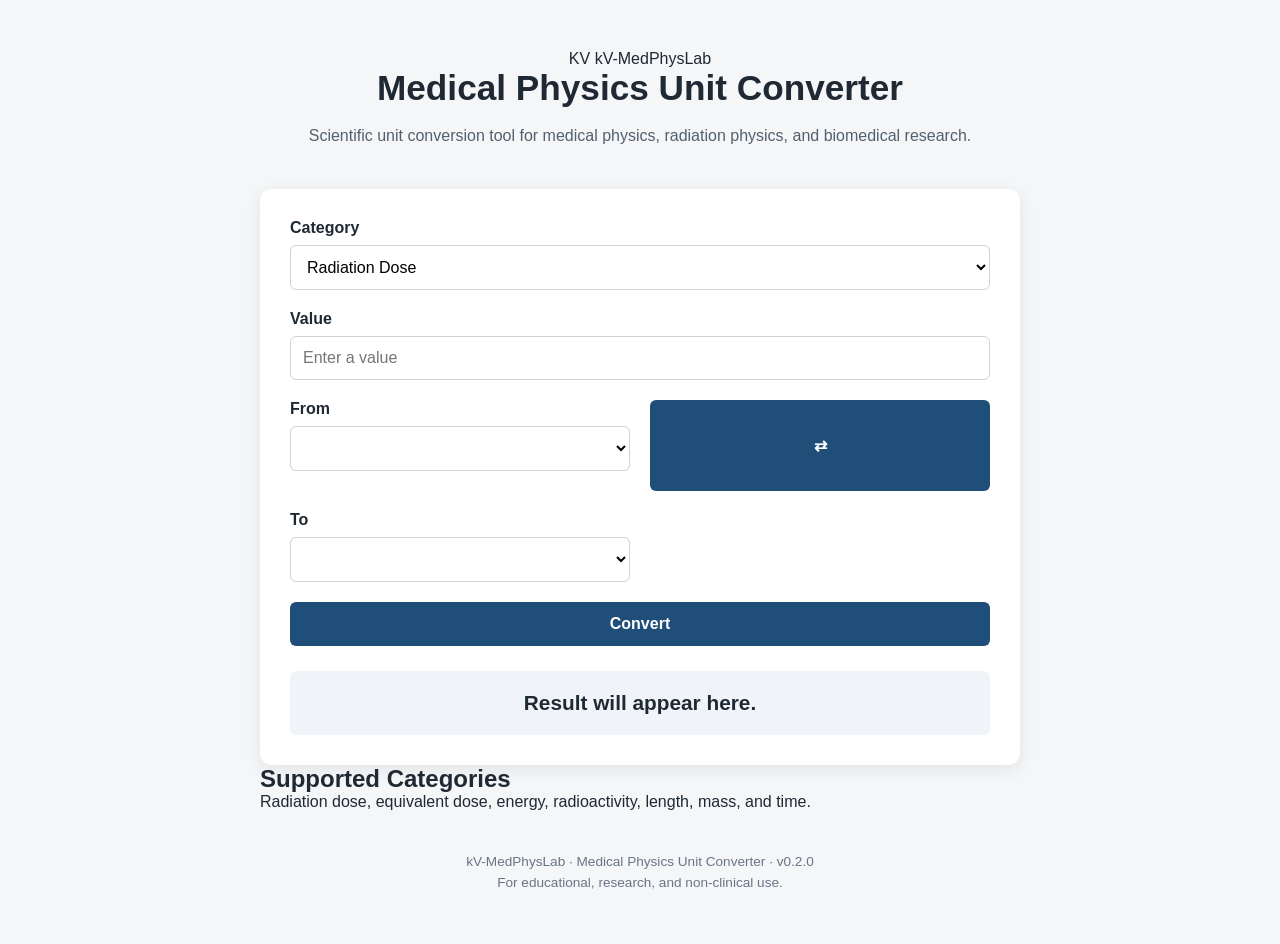
==== web/index.html @ 6550c722 "Enhance unit converter layout and categories" ====
<!DOCTYPE html>
<html lang="en">
<head>
    <meta charset="UTF-8">
    <meta name="viewport" content="width=device-width, initial-scale=1.0">

    <title>Medical Physics Unit Converter</title>

    <link rel="stylesheet" href="style.css">
</head>

<body>

    <main class="container">

        <header>
            <div class="brand">
                <span class="brand-mark">KV</span>
                <span class="brand-name">kV-MedPhysLab</span>
            </div>

            <h1>Medical Physics Unit Converter</h1>

            <p>
                Scientific unit conversion tool for medical physics,
                radiation physics, and biomedical research.
            </p>
        </header>


        <section class="converter">

            <div class="field">

                <label for="category">
                    Category
                </label>

                <select id="category">

                    <option value="radiation_dose">
                        Radiation Dose
                    </option>

                    <option value="equivalent_dose">
                        Equivalent Dose
                    </option>

                    <option value="energy">
                        Energy
                    </option>

                    <option value="radioactivity">
                        Radioactivity
                    </option>

                    <option value="length">
                        Length
                    </option>

                    <option value="mass">
                        Mass
                    </option>

                    <option value="time">
                        Time
                    </option>

                </select>

            </div>


            <div class="field">

                <label for="value">
                    Value
                </label>

                <input
                    type="number"
                    id="value"
                    placeholder="Enter a value"
                    step="any"
                >

            </div>


            <div class="unit-row">

                <div class="field">

                    <label for="fromUnit">
                        From
                    </label>

                    <select id="fromUnit"></select>

                </div>


                <button
                    id="swapButton"
                    class="swap-button"
                    type="button"
                    title="Swap units"
                    aria-label="Swap units"
                >
                    ⇄
                </button>


                <div class="field">

                    <label for="toUnit">
                        To
                    </label>

                    <select id="toUnit"></select>

                </div>

            </div>


            <button
                id="convertButton"
                class="convert-button"
                type="button"
            >
                Convert
            </button>


            <div
                id="result"
                class="result"
                aria-live="polite"
            >
                Result will appear here.
            </div>

        </section>


        <section class="information">

            <h2>Supported Categories</h2>

            <p>
                Radiation dose, equivalent dose, energy,
                radioactivity, length, mass, and time.
            </p>

        </section>


        <footer>

            <p>
                kV-MedPhysLab · Medical Physics Unit Converter · v0.2.0
            </p>

            <p>
                For educational, research, and non-clinical use.
            </p>

        </footer>

    </main>


    <script src="app.js"></script>

</body>
</html>
---- web/style.css ----
* {
    box-sizing: border-box;
    margin: 0;
    padding: 0;
}

body {
    font-family: Arial, Helvetica, sans-serif;
    background: #f4f6f8;
    color: #1f2933;
    min-height: 100vh;
}

.container {
    width: 90%;
    max-width: 800px;
    margin: 0 auto;
    padding: 50px 20px;
}

header {
    text-align: center;
    margin-bottom: 40px;
}

header h1 {
    font-size: 2.2rem;
    margin-bottom: 15px;
}

header p {
    font-size: 1rem;
    line-height: 1.6;
    color: #52606d;
}

.converter {
    background: white;
    padding: 30px;
    border-radius: 12px;
    box-shadow: 0 4px 18px rgba(0, 0, 0, 0.08);
}

label {
    display: block;
    margin-bottom: 8px;
    font-weight: bold;
}

input,
select {
    width: 100%;
    padding: 12px;
    margin-bottom: 20px;
    border: 1px solid #cbd2d9;
    border-radius: 6px;
    font-size: 1rem;
    background: white;
}

.unit-row {
    display: grid;
    grid-template-columns: 1fr 1fr;
    gap: 20px;
}

button {
    width: 100%;
    padding: 13px;
    border: none;
    border-radius: 6px;
    background: #1f4e79;
    color: white;
    font-size: 1rem;
    font-weight: bold;
    cursor: pointer;
}

button:hover {
    background: #163a5c;
}

.result {
    margin-top: 25px;
    padding: 20px;
    background: #f0f4f8;
    border-radius: 6px;
    text-align: center;
    font-size: 1.3rem;
    font-weight: bold;
    min-height: 60px;
}

footer {
    text-align: center;
    margin-top: 40px;
    color: #697586;
    font-size: 0.85rem;
    line-height: 1.6;
}

@media (max-width: 600px) {

    .container {
        width: 95%;
        padding: 30px 10px;
    }

    header h1 {
        font-size: 1.7rem;
    }

    .converter {
        padding: 20px;
    }

    .unit-row {
        grid-template-columns: 1fr;
        gap: 0;
    }
}
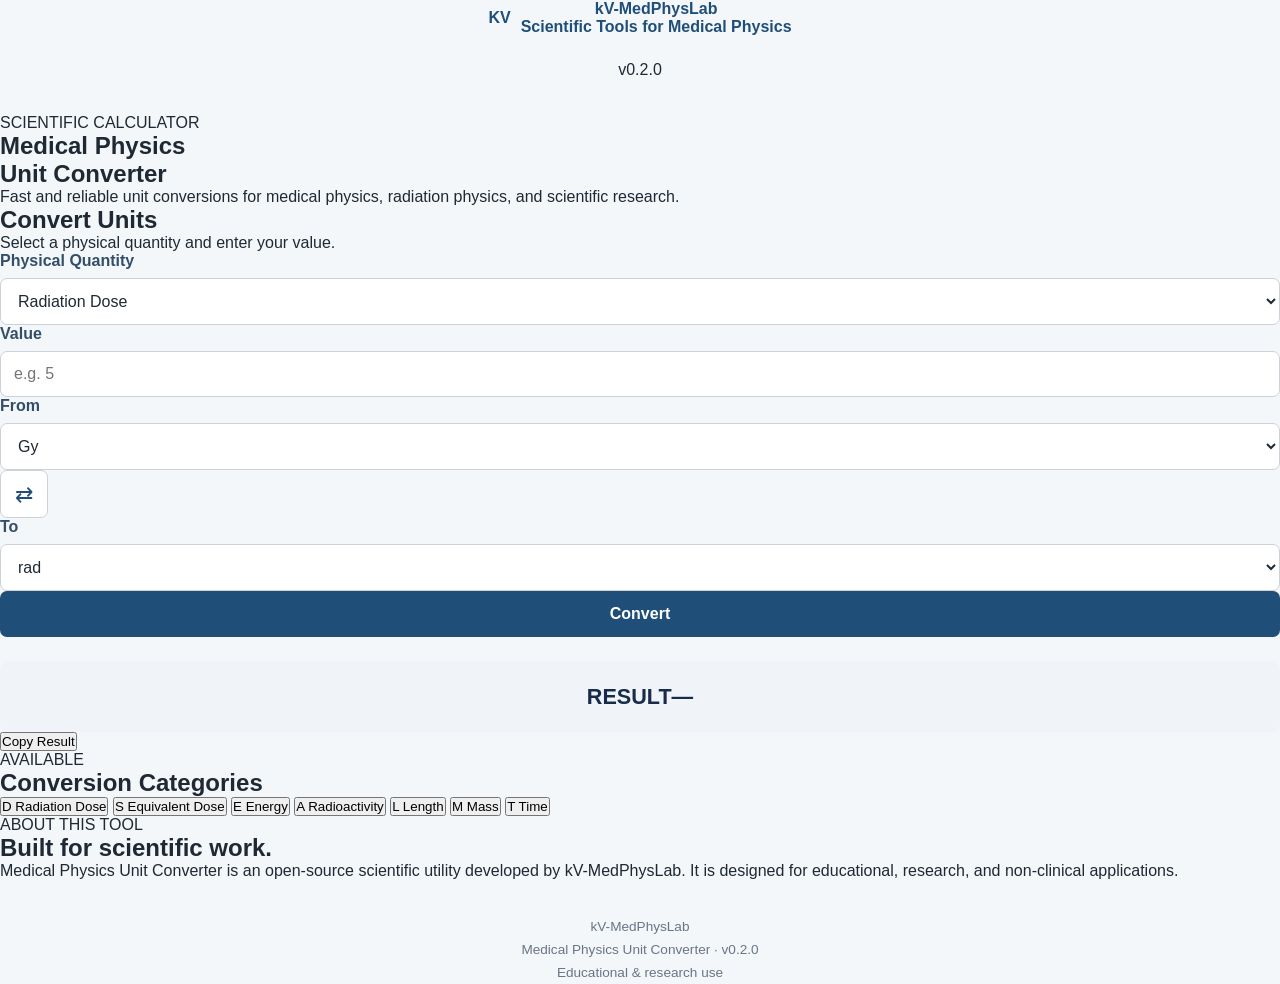
==== commit 115ae4b1: "Enhance index.html with new meta tags and layout" ====
--- a/web/index.html
+++ b/web/index.html
@@ -1,39 +1,110 @@
 <!DOCTYPE html>
 <html lang="en">
+
 <head>
+
     <meta charset="UTF-8">
-    <meta name="viewport" content="width=device-width, initial-scale=1.0">
-
-    <title>Medical Physics Unit Converter</title>
+
+    <meta
+        name="viewport"
+        content="width=device-width, initial-scale=1.0"
+    >
+
+    <meta
+        name="description"
+        content="Medical Physics Unit Converter by kV-MedPhysLab"
+    >
+
+    <title>
+        Medical Physics Unit Converter | kV-MedPhysLab
+    </title>
 
     <link rel="stylesheet" href="style.css">
+
 </head>
 
+
 <body>
 
-    <main class="container">
-
-        <header>
+    <header class="site-header">
+
+        <div class="header-content">
+
             <div class="brand">
-                <span class="brand-mark">KV</span>
-                <span class="brand-name">kV-MedPhysLab</span>
-            </div>
-
-            <h1>Medical Physics Unit Converter</h1>
+
+                <div class="brand-logo">
+                    KV
+                </div>
+
+                <div>
+
+                    <div class="brand-name">
+                        kV-MedPhysLab
+                    </div>
+
+                    <div class="brand-subtitle">
+                        Scientific Tools for Medical Physics
+                    </div>
+
+                </div>
+
+            </div>
+
+            <div class="version">
+                v0.2.0
+            </div>
+
+        </div>
+
+    </header>
+
+
+    <main class="main-content">
+
+
+        <section class="hero">
+
+            <div class="eyebrow">
+                SCIENTIFIC CALCULATOR
+            </div>
+
+            <h1>
+                Medical Physics<br>
+                <span>Unit Converter</span>
+            </h1>
 
             <p>
-                Scientific unit conversion tool for medical physics,
-                radiation physics, and biomedical research.
+                Fast and reliable unit conversions for medical physics,
+                radiation physics, and scientific research.
             </p>
-        </header>
-
-
-        <section class="converter">
+
+        </section>
+
+
+        <section class="converter-card">
+
+
+            <div class="section-title">
+
+                <div>
+
+                    <h2>
+                        Convert Units
+                    </h2>
+
+                    <p>
+                        Select a physical quantity and enter your value.
+                    </p>
+
+                </div>
+
+            </div>
+
 
             <div class="field">
 
                 <label for="category">
-                    Category
+                    Physical Quantity
                 </label>
 
                 <select id="category">
@@ -80,16 +151,18 @@
                 <input
                     type="number"
                     id="value"
-                    placeholder="Enter a value"
+                    placeholder="e.g. 5"
                     step="any"
-                >
-
-            </div>
-
-
-            <div class="unit-row">
-
-                <div class="field">
+                    autocomplete="off"
+                >
+
+            </div>
+
+
+            <div class="conversion-row">
+
+
+                <div class="unit-field">
 
                     <label for="fromUnit">
                         From
@@ -111,7 +184,7 @@
                 </button>
 
 
-                <div class="field">
+                <div class="unit-field">
 
                     <label for="toUnit">
                         To
@@ -120,6 +193,7 @@
                     <select id="toUnit"></select>
 
                 </div>
+
 
             </div>
 
@@ -129,7 +203,9 @@
                 class="convert-button"
                 type="button"
             >
+
                 Convert
+
             </button>
 
 
@@ -138,40 +214,213 @@
                 class="result"
                 aria-live="polite"
             >
-                Result will appear here.
-            </div>
+
+                <span class="result-label">
+                    RESULT
+                </span>
+
+                <span id="resultValue">
+                    —
+                </span>
+
+            </div>
+
+
+            <button
+                id="copyButton"
+                class="copy-button"
+                type="button"
+            >
+
+                Copy Result
+
+            </button>
+
 
         </section>
 
 
-        <section class="information">
-
-            <h2>Supported Categories</h2>
+        <section class="categories-section">
+
+            <div class="section-heading">
+
+                <div class="eyebrow">
+                    AVAILABLE
+                </div>
+
+                <h2>
+                    Conversion Categories
+                </h2>
+
+            </div>
+
+
+            <div class="category-grid">
+
+
+                <button
+                    class="category-card"
+                    data-category="radiation_dose"
+                >
+
+                    <span class="category-icon">
+                        D
+                    </span>
+
+                    <span>
+                        Radiation Dose
+                    </span>
+
+                </button>
+
+
+                <button
+                    class="category-card"
+                    data-category="equivalent_dose"
+                >
+
+                    <span class="category-icon">
+                        S
+                    </span>
+
+                    <span>
+                        Equivalent Dose
+                    </span>
+
+                </button>
+
+
+                <button
+                    class="category-card"
+                    data-category="energy"
+                >
+
+                    <span class="category-icon">
+                        E
+                    </span>
+
+                    <span>
+                        Energy
+                    </span>
+
+                </button>
+
+
+                <button
+                    class="category-card"
+                    data-category="radioactivity"
+                >
+
+                    <span class="category-icon">
+                        A
+                    </span>
+
+                    <span>
+                        Radioactivity
+                    </span>
+
+                </button>
+
+
+                <button
+                    class="category-card"
+                    data-category="length"
+                >
+
+                    <span class="category-icon">
+                        L
+                    </span>
+
+                    <span>
+                        Length
+                    </span>
+
+                </button>
+
+
+                <button
+                    class="category-card"
+                    data-category="mass"
+                >
+
+                    <span class="category-icon">
+                        M
+                    </span>
+
+                    <span>
+                        Mass
+                    </span>
+
+                </button>
+
+
+                <button
+                    class="category-card"
+                    data-category="time"
+                >
+
+                    <span class="category-icon">
+                        T
+                    </span>
+
+                    <span>
+                        Time
+                    </span>
+
+                </button>
+
+
+            </div>
+
+        </section>
+
+
+        <section class="about-section">
+
+            <div>
+
+                <div class="eyebrow">
+                    ABOUT THIS TOOL
+                </div>
+
+                <h2>
+                    Built for scientific work.
+                </h2>
+
+            </div>
 
             <p>
-                Radiation dose, equivalent dose, energy,
-                radioactivity, length, mass, and time.
+                Medical Physics Unit Converter is an open-source
+                scientific utility developed by kV-MedPhysLab.
+                It is designed for educational, research, and
+                non-clinical applications.
             </p>
 
         </section>
 
 
-        <footer>
-
-            <p>
-                kV-MedPhysLab · Medical Physics Unit Converter · v0.2.0
-            </p>
-
-            <p>
-                For educational, research, and non-clinical use.
-            </p>
-
-        </footer>
-
     </main>
 
 
+    <footer class="site-footer">
+
+        <div>
+            kV-MedPhysLab
+        </div>
+
+        <div>
+            Medical Physics Unit Converter · v0.2.0
+        </div>
+
+        <div>
+            Educational &amp; research use
+        </div>
+
+    </footer>
+
+
     <script src="app.js"></script>
 
 </body>
+
 </html>
--- a/web/style.css
+++ b/web/style.css
@@ -6,29 +6,57 @@
 
 body {
     font-family: Arial, Helvetica, sans-serif;
-    background: #f4f6f8;
+    background: #f4f7fa;
     color: #1f2933;
     min-height: 100vh;
 }
 
 .container {
-    width: 90%;
-    max-width: 800px;
+    width: 92%;
+    max-width: 850px;
     margin: 0 auto;
-    padding: 50px 20px;
+    padding: 40px 20px;
 }
 
 header {
     text-align: center;
-    margin-bottom: 40px;
+    margin-bottom: 35px;
+}
+
+.brand {
+    display: inline-flex;
+    align-items: center;
+    gap: 10px;
+    margin-bottom: 25px;
+    font-weight: bold;
+    color: #1f4e79;
+}
+
+.brand-mark {
+    display: flex;
+    align-items: center;
+    justify-content: center;
+    width: 42px;
+    height: 42px;
+    border-radius: 10px;
+    background: #1f4e79;
+    color: white;
+    font-size: 0.9rem;
+}
+
+.brand-name {
+    font-size: 1rem;
 }
 
 header h1 {
-    font-size: 2.2rem;
+    font-size: 2.3rem;
     margin-bottom: 15px;
+    color: #172b4d;
 }
 
 header p {
+    max-width: 650px;
+    margin: 0 auto;
     font-size: 1rem;
     line-height: 1.6;
     color: #52606d;
@@ -36,67 +64,132 @@
 
 .converter {
     background: white;
-    padding: 30px;
-    border-radius: 12px;
-    box-shadow: 0 4px 18px rgba(0, 0, 0, 0.08);
+    padding: 35px;
+    border-radius: 14px;
+    box-shadow: 0 8px 30px rgba(0, 0, 0, 0.08);
+}
+
+.field {
+    flex: 1;
 }
 
 label {
     display: block;
     margin-bottom: 8px;
     font-weight: bold;
+    color: #334e68;
 }
 
 input,
 select {
     width: 100%;
-    padding: 12px;
+    padding: 13px;
+    border: 1px solid #cbd2d9;
+    border-radius: 7px;
+    font-size: 1rem;
+    background: white;
+    color: #1f2933;
+    transition: border-color 0.2s, box-shadow 0.2s;
+}
+
+input:focus,
+select:focus {
+    outline: none;
+    border-color: #1f4e79;
+    box-shadow: 0 0 0 3px rgba(31, 78, 121, 0.12);
+}
+
+.unit-row {
+    display: flex;
+    align-items: flex-end;
+    gap: 15px;
     margin-bottom: 20px;
+}
+
+.unit-row .field {
+    flex: 1;
+}
+
+.swap-button {
+    flex: 0 0 48px;
+    width: 48px;
+    height: 48px;
+    padding: 0;
     border: 1px solid #cbd2d9;
-    border-radius: 6px;
-    font-size: 1rem;
-    background: white;
-}
-
-.unit-row {
-    display: grid;
-    grid-template-columns: 1fr 1fr;
-    gap: 20px;
-}
-
-button {
+    border-radius: 7px;
+    background: white;
+    color: #1f4e79;
+    font-size: 1.4rem;
+    cursor: pointer;
+    transition: background 0.2s, transform 0.2s;
+}
+
+.swap-button:hover {
+    background: #eef3f7;
+    transform: rotate(180deg);
+}
+
+.convert-button {
     width: 100%;
-    padding: 13px;
+    padding: 14px;
     border: none;
-    border-radius: 6px;
+    border-radius: 7px;
     background: #1f4e79;
     color: white;
     font-size: 1rem;
     font-weight: bold;
     cursor: pointer;
-}
-
-button:hover {
+    transition: background 0.2s, transform 0.1s;
+}
+
+.convert-button:hover {
     background: #163a5c;
+}
+
+.convert-button:active {
+    transform: scale(0.99);
 }
 
 .result {
     margin-top: 25px;
-    padding: 20px;
+    padding: 22px;
+    min-height: 65px;
+    display: flex;
+    align-items: center;
+    justify-content: center;
     background: #f0f4f8;
-    border-radius: 6px;
+    border-radius: 8px;
     text-align: center;
-    font-size: 1.3rem;
-    font-weight: bold;
-    min-height: 60px;
+    font-size: 1.35rem;
+    font-weight: bold;
+    color: #172b4d;
+}
+
+.information {
+    margin-top: 25px;
+    padding: 25px;
+    background: white;
+    border-radius: 12px;
+    box-shadow: 0 4px 18px rgba(0, 0, 0, 0.05);
+}
+
+.information h2 {
+    margin-bottom: 10px;
+    color: #172b4d;
+    font-size: 1.2rem;
+}
+
+.information p {
+    color: #52606d;
+    line-height: 1.6;
 }
 
 footer {
     text-align: center;
-    margin-top: 40px;
+    margin-top: 35px;
     color: #697586;
     font-size: 0.85rem;
-    line-height: 1.6;
+    line-height: 1.7;
 }
 
 @media (max-width: 600px) {
@@ -107,15 +200,37 @@
     }
 
     header h1 {
-        font-size: 1.7rem;
+        font-size: 1.8rem;
     }
 
     .converter {
-        padding: 20px;
+        padding: 22px;
     }
 
     .unit-row {
+        gap: 10px;
+    }
+
+    .swap-button {
+        flex-basis: 42px;
+        width: 42px;
+        height: 42px;
+    }
+}
+
+@media (max-width: 450px) {
+
+    .unit-row {
+        display: grid;
         grid-template-columns: 1fr;
-        gap: 0;
-    }
-}
+    }
+
+    .swap-button {
+        justify-self: center;
+        transform: rotate(90deg);
+    }
+
+    .swap-button:hover {
+        transform: rotate(270deg);
+    }
+}
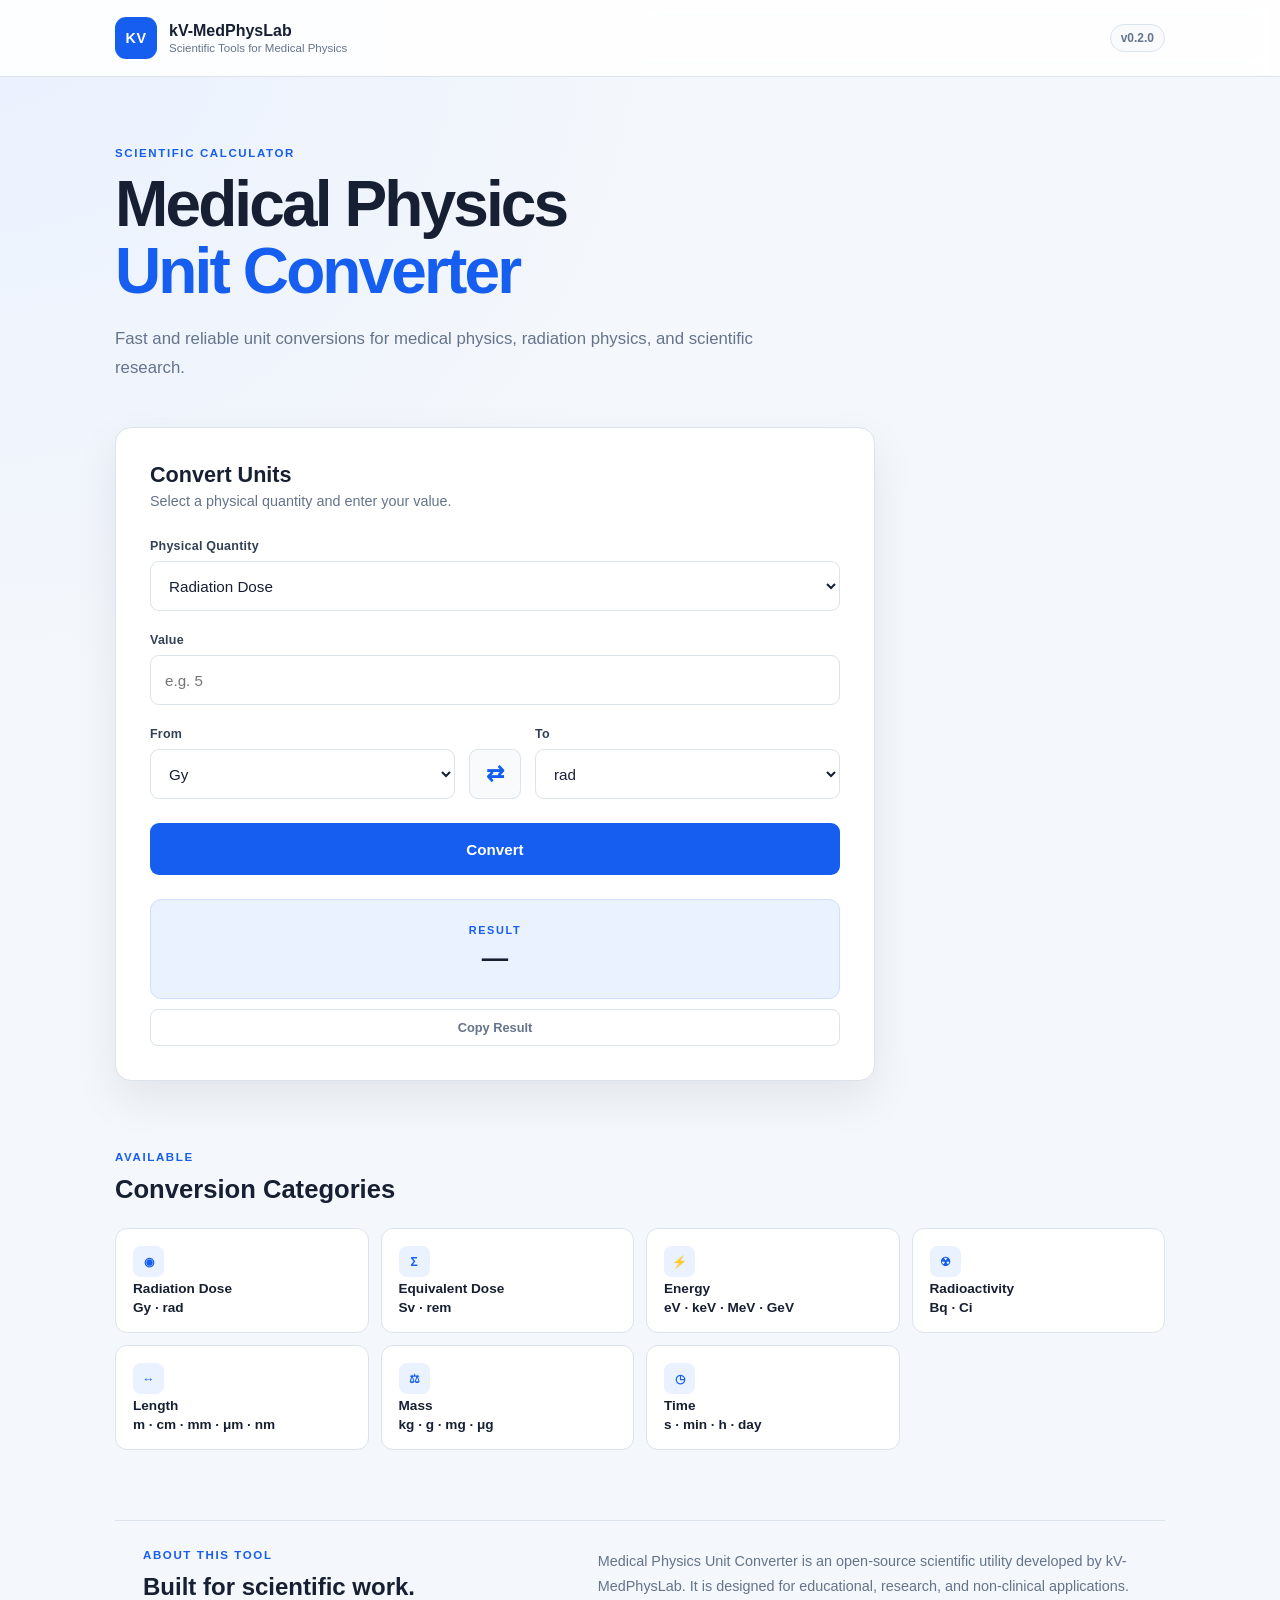
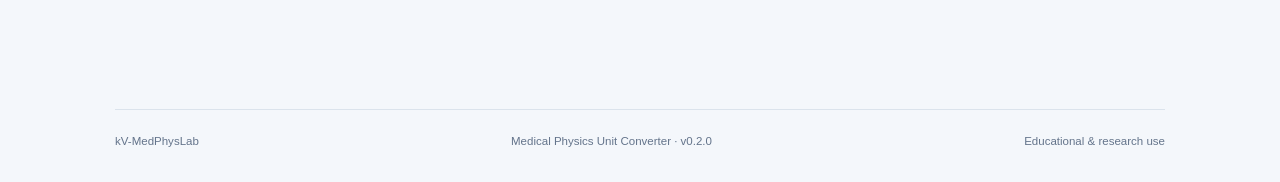
==== commit 96285526: "Refactor category buttons in index.html" ====
--- a/web/index.html
+++ b/web/index.html
@@ -257,120 +257,76 @@
 
             <div class="category-grid">
 
-
-                <button
-                    class="category-card"
-                    data-category="radiation_dose"
-                >
-
-                    <span class="category-icon">
-                        D
-                    </span>
-
-                    <span>
-                        Radiation Dose
-                    </span>
-
-                </button>
-
-
-                <button
-                    class="category-card"
-                    data-category="equivalent_dose"
-                >
-
-                    <span class="category-icon">
-                        S
-                    </span>
-
-                    <span>
-                        Equivalent Dose
-                    </span>
-
-                </button>
-
-
-                <button
-                    class="category-card"
-                    data-category="energy"
-                >
-
-                    <span class="category-icon">
-                        E
-                    </span>
-
-                    <span>
-                        Energy
-                    </span>
-
-                </button>
-
-
-                <button
-                    class="category-card"
-                    data-category="radioactivity"
-                >
-
-                    <span class="category-icon">
-                        A
-                    </span>
-
-                    <span>
-                        Radioactivity
-                    </span>
-
-                </button>
-
-
-                <button
-                    class="category-card"
-                    data-category="length"
-                >
-
-                    <span class="category-icon">
-                        L
-                    </span>
-
-                    <span>
-                        Length
-                    </span>
-
-                </button>
-
-
-                <button
-                    class="category-card"
-                    data-category="mass"
-                >
-
-                    <span class="category-icon">
-                        M
-                    </span>
-
-                    <span>
-                        Mass
-                    </span>
-
-                </button>
-
-
-                <button
-                    class="category-card"
-                    data-category="time"
-                >
-
-                    <span class="category-icon">
-                        T
-                    </span>
-
-                    <span>
-                        Time
-                    </span>
-
-                </button>
-
-
-            </div>
+    <button
+        class="category-card"
+        data-category="radiation_dose"
+    >
+        <span class="category-icon">◉</span>
+        <span class="category-name">Radiation Dose</span>
+        <span class="category-description">Gy · rad</span>
+    </button>
+
+
+    <button
+        class="category-card"
+        data-category="equivalent_dose"
+    >
+        <span class="category-icon">Σ</span>
+        <span class="category-name">Equivalent Dose</span>
+        <span class="category-description">Sv · rem</span>
+    </button>
+
+
+    <button
+        class="category-card"
+        data-category="energy"
+    >
+        <span class="category-icon">⚡</span>
+        <span class="category-name">Energy</span>
+        <span class="category-description">eV · keV · MeV · GeV</span>
+    </button>
+
+
+    <button
+        class="category-card"
+        data-category="radioactivity"
+    >
+        <span class="category-icon">☢</span>
+        <span class="category-name">Radioactivity</span>
+        <span class="category-description">Bq · Ci</span>
+    </button>
+
+
+    <button
+        class="category-card"
+        data-category="length"
+    >
+        <span class="category-icon">↔</span>
+        <span class="category-name">Length</span>
+        <span class="category-description">m · cm · mm · μm · nm</span>
+    </button>
+
+
+    <button
+        class="category-card"
+        data-category="mass"
+    >
+        <span class="category-icon">⚖</span>
+        <span class="category-name">Mass</span>
+        <span class="category-description">kg · g · mg · μg</span>
+    </button>
+
+
+    <button
+        class="category-card"
+        data-category="time"
+    >
+        <span class="category-icon">◷</span>
+        <span class="category-name">Time</span>
+        <span class="category-description">s · min · h · day</span>
+    </button>
+
+</div>
 
         </section>
 
--- a/web/style.css
+++ b/web/style.css
@@ -1,3 +1,17 @@
+:root {
+    --bg: #f4f7fb;
+    --surface: #ffffff;
+    --surface-soft: #f8fafc;
+    --text: #172033;
+    --text-soft: #64748b;
+    --border: #dbe3ec;
+    --primary: #155eef;
+    --primary-dark: #1047b8;
+    --primary-soft: #eaf1ff;
+    --shadow: 0 18px 45px rgba(15, 23, 42, 0.08);
+    --radius: 16px;
+}
+
 * {
     box-sizing: border-box;
     margin: 0;
@@ -5,232 +19,622 @@
 }
 
 body {
-    font-family: Arial, Helvetica, sans-serif;
-    background: #f4f7fa;
-    color: #1f2933;
+    font-family:
+        Inter,
+        -apple-system,
+        BlinkMacSystemFont,
+        "Segoe UI",
+        Arial,
+        sans-serif;
+
+    background:
+        radial-gradient(
+            circle at top left,
+            #eaf1ff 0,
+            transparent 32%
+        ),
+        var(--bg);
+
+    color: var(--text);
     min-height: 100vh;
 }
 
-.container {
+
+/* =========================
+   HEADER
+   ========================= */
+
+.site-header {
+    border-bottom: 1px solid var(--border);
+    background: rgba(255, 255, 255, 0.88);
+    backdrop-filter: blur(10px);
+}
+
+.header-content {
     width: 92%;
-    max-width: 850px;
+    max-width: 1050px;
     margin: 0 auto;
-    padding: 40px 20px;
-}
-
-header {
-    text-align: center;
-    margin-bottom: 35px;
+
+    min-height: 76px;
+
+    display: flex;
+    align-items: center;
+    justify-content: space-between;
 }
 
 .brand {
-    display: inline-flex;
+    display: flex;
     align-items: center;
-    gap: 10px;
-    margin-bottom: 25px;
-    font-weight: bold;
-    color: #1f4e79;
-}
-
-.brand-mark {
+    gap: 12px;
+}
+
+.brand-logo {
+    width: 42px;
+    height: 42px;
+
     display: flex;
     align-items: center;
     justify-content: center;
-    width: 42px;
-    height: 42px;
-    border-radius: 10px;
-    background: #1f4e79;
+
+    border-radius: 11px;
+
+    background: var(--primary);
     color: white;
+
     font-size: 0.9rem;
+    font-weight: 800;
+    letter-spacing: 0.04em;
 }
 
 .brand-name {
     font-size: 1rem;
-}
-
-header h1 {
-    font-size: 2.3rem;
-    margin-bottom: 15px;
-    color: #172b4d;
-}
-
-header p {
+    font-weight: 750;
+}
+
+.brand-subtitle {
+    margin-top: 2px;
+
+    font-size: 0.72rem;
+    color: var(--text-soft);
+}
+
+.version {
+    padding: 6px 10px;
+
+    border: 1px solid var(--border);
+    border-radius: 999px;
+
+    background: var(--surface-soft);
+
+    color: var(--text-soft);
+
+    font-size: 0.75rem;
+    font-weight: 650;
+}
+
+
+/* =========================
+   MAIN
+   ========================= */
+
+.main-content {
+    width: 92%;
+    max-width: 1050px;
+
+    margin: 0 auto;
+
+    padding: 70px 0 80px;
+}
+
+
+/* =========================
+   HERO
+   ========================= */
+
+.hero {
+    max-width: 720px;
+    margin-bottom: 45px;
+}
+
+.eyebrow {
+    margin-bottom: 12px;
+
+    color: var(--primary);
+
+    font-size: 0.72rem;
+    font-weight: 800;
+
+    letter-spacing: 0.14em;
+}
+
+.hero h1 {
+    font-size: clamp(2.4rem, 5vw, 4rem);
+
+    line-height: 1.05;
+    letter-spacing: -0.045em;
+
+    margin-bottom: 20px;
+}
+
+.hero h1 span {
+    color: var(--primary);
+}
+
+.hero p {
     max-width: 650px;
-    margin: 0 auto;
-    font-size: 1rem;
-    line-height: 1.6;
-    color: #52606d;
-}
-
-.converter {
-    background: white;
-    padding: 35px;
-    border-radius: 14px;
-    box-shadow: 0 8px 30px rgba(0, 0, 0, 0.08);
-}
+
+    color: var(--text-soft);
+
+    font-size: 1.05rem;
+    line-height: 1.7;
+}
+
+
+/* =========================
+   CONVERTER CARD
+   ========================= */
+
+.converter-card {
+    max-width: 760px;
+
+    padding: 34px;
+
+    background: var(--surface);
+
+    border: 1px solid var(--border);
+    border-radius: var(--radius);
+
+    box-shadow: var(--shadow);
+}
+
+.section-title {
+    margin-bottom: 30px;
+}
+
+.section-title h2 {
+    margin-bottom: 5px;
+
+    font-size: 1.35rem;
+}
+
+.section-title p {
+    color: var(--text-soft);
+    font-size: 0.9rem;
+}
+
+
+/* =========================
+   FORM
+   ========================= */
 
 .field {
-    flex: 1;
+    margin-bottom: 22px;
 }
 
 label {
     display: block;
+
     margin-bottom: 8px;
-    font-weight: bold;
-    color: #334e68;
+
+    color: #334155;
+
+    font-size: 0.78rem;
+    font-weight: 750;
+
+    letter-spacing: 0.02em;
 }
 
 input,
 select {
     width: 100%;
-    padding: 13px;
-    border: 1px solid #cbd2d9;
-    border-radius: 7px;
-    font-size: 1rem;
-    background: white;
-    color: #1f2933;
-    transition: border-color 0.2s, box-shadow 0.2s;
+
+    height: 50px;
+
+    padding: 0 14px;
+
+    border: 1px solid var(--border);
+    border-radius: 9px;
+
+    background: var(--surface);
+
+    color: var(--text);
+
+    font-family: inherit;
+    font-size: 0.95rem;
+
+    transition:
+        border-color 0.2s,
+        box-shadow 0.2s;
 }
 
 input:focus,
 select:focus {
     outline: none;
-    border-color: #1f4e79;
-    box-shadow: 0 0 0 3px rgba(31, 78, 121, 0.12);
-}
-
-.unit-row {
-    display: flex;
-    align-items: flex-end;
-    gap: 15px;
-    margin-bottom: 20px;
-}
-
-.unit-row .field {
-    flex: 1;
+
+    border-color: var(--primary);
+
+    box-shadow:
+        0 0 0 3px
+        rgba(21, 94, 239, 0.12);
+}
+
+
+/* =========================
+   UNIT ROW
+   ========================= */
+
+.conversion-row {
+    display: grid;
+
+    grid-template-columns: 1fr 52px 1fr;
+
+    align-items: end;
+
+    gap: 14px;
+
+    margin-bottom: 24px;
+}
+
+.unit-field {
+    min-width: 0;
 }
 
 .swap-button {
-    flex: 0 0 48px;
-    width: 48px;
-    height: 48px;
-    padding: 0;
-    border: 1px solid #cbd2d9;
-    border-radius: 7px;
-    background: white;
-    color: #1f4e79;
-    font-size: 1.4rem;
+    width: 52px;
+    height: 50px;
+
+    border: 1px solid var(--border);
+    border-radius: 9px;
+
+    background: var(--surface-soft);
+
+    color: var(--primary);
+
+    font-size: 1.35rem;
+    font-weight: 700;
+
     cursor: pointer;
-    transition: background 0.2s, transform 0.2s;
+
+    transition:
+        background 0.2s,
+        border-color 0.2s,
+        transform 0.2s;
 }
 
 .swap-button:hover {
-    background: #eef3f7;
+    background: var(--primary-soft);
+
+    border-color: #b8ccf8;
+
     transform: rotate(180deg);
 }
+
+
+/* =========================
+   BUTTONS
+   ========================= */
 
 .convert-button {
     width: 100%;
-    padding: 14px;
+    height: 52px;
+
     border: none;
-    border-radius: 7px;
-    background: #1f4e79;
+    border-radius: 9px;
+
+    background: var(--primary);
+
     color: white;
-    font-size: 1rem;
-    font-weight: bold;
+
+    font-family: inherit;
+    font-size: 0.95rem;
+    font-weight: 750;
+
     cursor: pointer;
-    transition: background 0.2s, transform 0.1s;
+
+    transition:
+        background 0.2s,
+        transform 0.1s;
 }
 
 .convert-button:hover {
-    background: #163a5c;
+    background: var(--primary-dark);
 }
 
 .convert-button:active {
     transform: scale(0.99);
 }
 
+
+/* =========================
+   RESULT
+   ========================= */
+
 .result {
-    margin-top: 25px;
+    margin-top: 24px;
     padding: 22px;
-    min-height: 65px;
+
+    min-height: 100px;
+
+    display: flex;
+    flex-direction: column;
+    align-items: center;
+    justify-content: center;
+
+    gap: 7px;
+
+    border: 1px solid #cfe0ff;
+    border-radius: 11px;
+
+    background: var(--primary-soft);
+
+    text-align: center;
+}
+
+.result-label {
+    color: var(--primary);
+
+    font-size: 0.68rem;
+    font-weight: 800;
+
+    letter-spacing: 0.15em;
+}
+
+#resultValue {
+    color: var(--text);
+
+    font-size: 1.65rem;
+    font-weight: 800;
+
+    word-break: break-word;
+}
+
+
+/* =========================
+   COPY BUTTON
+   ========================= */
+
+.copy-button {
+    width: 100%;
+
+    margin-top: 10px;
+    padding: 10px;
+
+    border: 1px solid var(--border);
+    border-radius: 8px;
+
+    background: white;
+
+    color: var(--text-soft);
+
+    font-family: inherit;
+    font-size: 0.8rem;
+    font-weight: 650;
+
+    cursor: pointer;
+
+    transition:
+        background 0.2s,
+        color 0.2s;
+}
+
+.copy-button:hover {
+    background: var(--surface-soft);
+    color: var(--text);
+}
+
+
+/* =========================
+   CATEGORIES
+   ========================= */
+
+.categories-section {
+    margin-top: 70px;
+}
+
+.section-heading {
+    margin-bottom: 24px;
+}
+
+.section-heading h2 {
+    font-size: 1.6rem;
+}
+
+.category-grid {
+    display: grid;
+
+    grid-template-columns:
+        repeat(4, 1fr);
+
+    gap: 12px;
+}
+
+.category-card {
+    min-height: 105px;
+
+    display: flex;
+    flex-direction: column;
+    align-items: flex-start;
+    justify-content: space-between;
+
+    padding: 17px;
+
+    border: 1px solid var(--border);
+    border-radius: 12px;
+
+    background: var(--surface);
+
+    color: var(--text);
+
+    font-family: inherit;
+    font-size: 0.85rem;
+    font-weight: 700;
+
+    text-align: left;
+
+    cursor: pointer;
+
+    transition:
+        transform 0.2s,
+        border-color 0.2s,
+        box-shadow 0.2s;
+}
+
+.category-card:hover {
+    transform: translateY(-2px);
+
+    border-color: #b8ccf8;
+
+    box-shadow:
+        0 8px 20px
+        rgba(15, 23, 42, 0.07);
+}
+
+.category-icon {
+    width: 31px;
+    height: 31px;
+
     display: flex;
     align-items: center;
     justify-content: center;
-    background: #f0f4f8;
+
     border-radius: 8px;
-    text-align: center;
-    font-size: 1.35rem;
-    font-weight: bold;
-    color: #172b4d;
-}
-
-.information {
-    margin-top: 25px;
-    padding: 25px;
-    background: white;
-    border-radius: 12px;
-    box-shadow: 0 4px 18px rgba(0, 0, 0, 0.05);
-}
-
-.information h2 {
-    margin-bottom: 10px;
-    color: #172b4d;
-    font-size: 1.2rem;
-}
-
-.information p {
-    color: #52606d;
-    line-height: 1.6;
-}
-
-footer {
-    text-align: center;
-    margin-top: 35px;
-    color: #697586;
-    font-size: 0.85rem;
+
+    background: var(--primary-soft);
+
+    color: var(--primary);
+
+    font-size: 0.75rem;
+    font-weight: 850;
+}
+
+
+/* =========================
+   ABOUT
+   ========================= */
+
+.about-section {
+    margin-top: 70px;
+
+    padding: 28px;
+
+    display: grid;
+
+    grid-template-columns: 1fr 1.3fr;
+
+    gap: 40px;
+
+    border-top: 1px solid var(--border);
+}
+
+.about-section h2 {
+    font-size: 1.5rem;
+}
+
+.about-section p {
+    color: var(--text-soft);
+
     line-height: 1.7;
-}
+
+    font-size: 0.9rem;
+}
+
+
+/* =========================
+   FOOTER
+   ========================= */
+
+.site-footer {
+    width: 92%;
+    max-width: 1050px;
+
+    margin: 0 auto;
+
+    padding: 25px 0 35px;
+
+    display: flex;
+
+    justify-content: space-between;
+
+    gap: 20px;
+
+    border-top: 1px solid var(--border);
+
+    color: var(--text-soft);
+
+    font-size: 0.72rem;
+}
+
+
+/* =========================
+   RESPONSIVE
+   ========================= */
+
+@media (max-width: 800px) {
+
+    .category-grid {
+        grid-template-columns:
+            repeat(2, 1fr);
+    }
+
+    .about-section {
+        grid-template-columns: 1fr;
+        gap: 20px;
+    }
+}
+
 
 @media (max-width: 600px) {
 
-    .container {
-        width: 95%;
-        padding: 30px 10px;
-    }
-
-    header h1 {
-        font-size: 1.8rem;
-    }
-
-    .converter {
-        padding: 22px;
-    }
-
-    .unit-row {
+    .main-content {
+        padding-top: 45px;
+    }
+
+    .converter-card {
+        padding: 24px;
+    }
+
+    .hero h1 {
+        font-size: 2.5rem;
+    }
+
+    .conversion-row {
+        grid-template-columns: 1fr;
+
         gap: 10px;
-    }
-
-    .swap-button {
-        flex-basis: 42px;
-        width: 42px;
-        height: 42px;
-    }
-}
-
-@media (max-width: 450px) {
-
-    .unit-row {
-        display: grid;
-        grid-template-columns: 1fr;
     }
 
     .swap-button {
         justify-self: center;
+
+        width: 46px;
+        height: 42px;
+    }
+
+    .swap-button:hover {
         transform: rotate(90deg);
     }
 
-    .swap-button:hover {
-        transform: rotate(270deg);
-    }
-}
+    .category-grid {
+        grid-template-columns: 1fr 1fr;
+    }
+
+    .site-footer {
+        flex-direction: column;
+    }
+}
+
+
+@media (max-width: 400px) {
+
+    .category-grid {
+        grid-template-columns: 1fr;
+    }
+
+    .hero h1 {
+        font-size: 2.15rem;
+    }
+
+    .converter-card {
+        padding: 20px;
+    }
+}
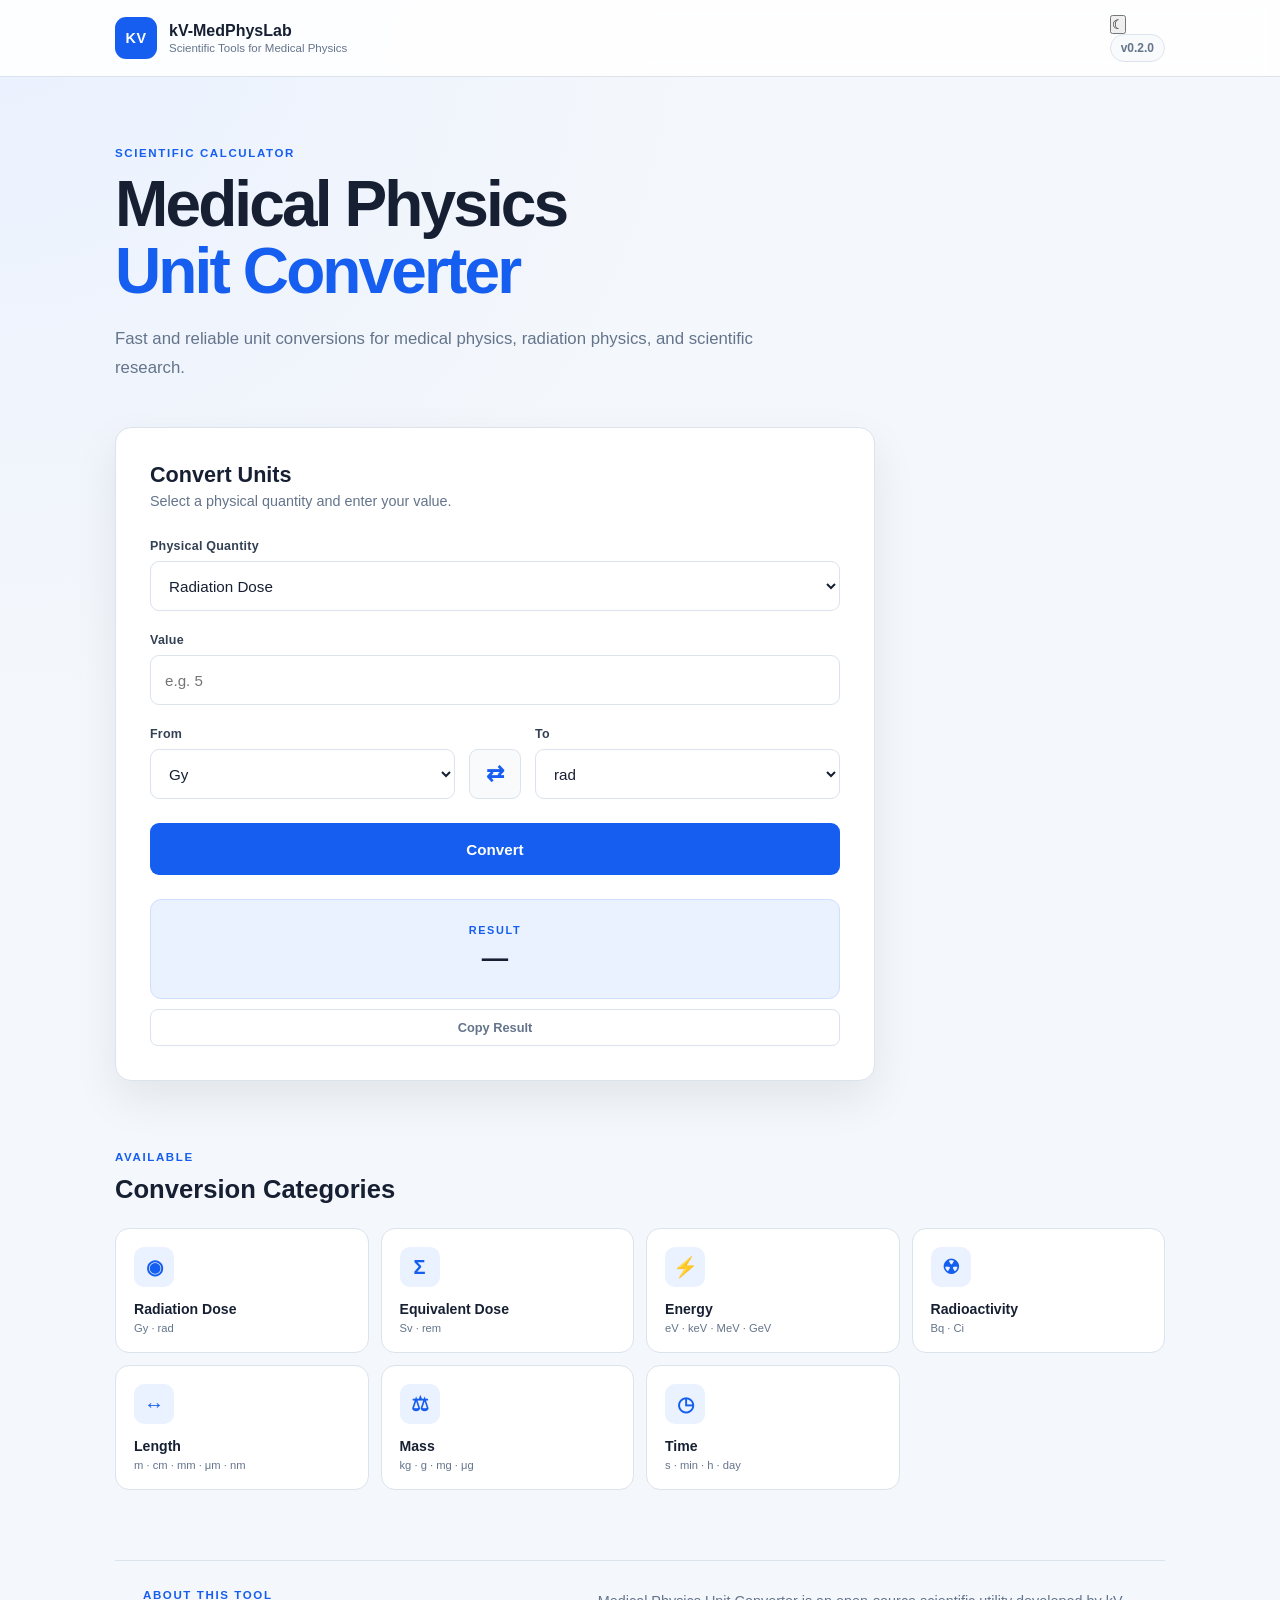
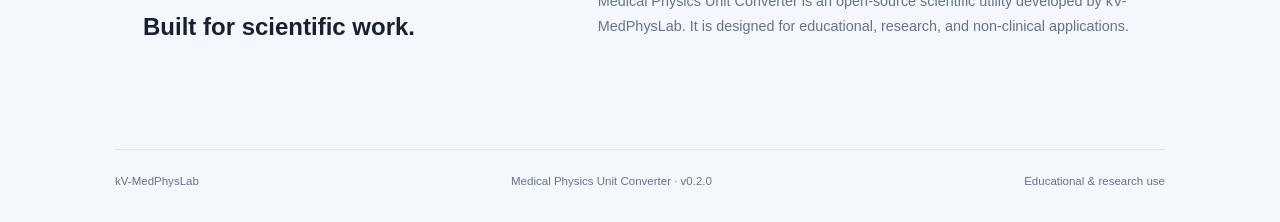
==== commit 8d3f5483: "Add theme toggle button and version display" ====
--- a/web/index.html
+++ b/web/index.html
@@ -50,9 +50,23 @@
 
             </div>
 
-            <div class="version">
-                v0.2.0
-            </div>
+           <div class="header-actions">
+
+    <button
+        id="themeToggle"
+        class="theme-toggle"
+        type="button"
+        aria-label="Toggle dark mode"
+        title="Toggle dark mode"
+    >
+        ☾
+    </button>
+
+    <div class="version">
+        v0.2.0
+    </div>
+
+</div>
 
         </div>
 
--- a/web/style.css
+++ b/web/style.css
@@ -449,64 +449,92 @@
 }
 
 .category-card {
-    min-height: 105px;
+    min-height: 125px;
 
     display: flex;
     flex-direction: column;
     align-items: flex-start;
     justify-content: space-between;
 
-    padding: 17px;
+    padding: 18px;
 
     border: 1px solid var(--border);
-    border-radius: 12px;
+    border-radius: 14px;
 
     background: var(--surface);
 
     color: var(--text);
 
     font-family: inherit;
-    font-size: 0.85rem;
-    font-weight: 700;
-
     text-align: left;
 
     cursor: pointer;
 
     transition:
-        transform 0.2s,
-        border-color 0.2s,
-        box-shadow 0.2s;
-}
+        transform 0.2s ease,
+        border-color 0.2s ease,
+        box-shadow 0.2s ease,
+        background 0.2s ease;
+}
+
 
 .category-card:hover {
-    transform: translateY(-2px);
-
-    border-color: #b8ccf8;
+    transform: translateY(-4px);
+
+    border-color: #a9c3f7;
+
+    background: #fbfdff;
 
     box-shadow:
-        0 8px 20px
-        rgba(15, 23, 42, 0.07);
-}
+        0 12px 28px
+        rgba(15, 23, 42, 0.09);
+}
+
+
+.category-card:active {
+    transform: translateY(-1px);
+}
+
 
 .category-icon {
-    width: 31px;
-    height: 31px;
+    width: 40px;
+    height: 40px;
 
     display: flex;
     align-items: center;
     justify-content: center;
 
-    border-radius: 8px;
+    margin-bottom: 12px;
+
+    border-radius: 10px;
 
     background: var(--primary-soft);
 
     color: var(--primary);
 
-    font-size: 0.75rem;
-    font-weight: 850;
-}
-
+    font-size: 1.25rem;
+    font-weight: 700;
+}
+
+
+.category-name {
+    display: block;
+
+    font-size: 0.88rem;
+    font-weight: 750;
+
+    margin-bottom: 4px;
+}
+
+
+.category-description {
+    display: block;
+
+    color: var(--text-soft);
+
+    font-size: 0.7rem;
+    font-weight: 500;
+}
 
 /* =========================
    ABOUT
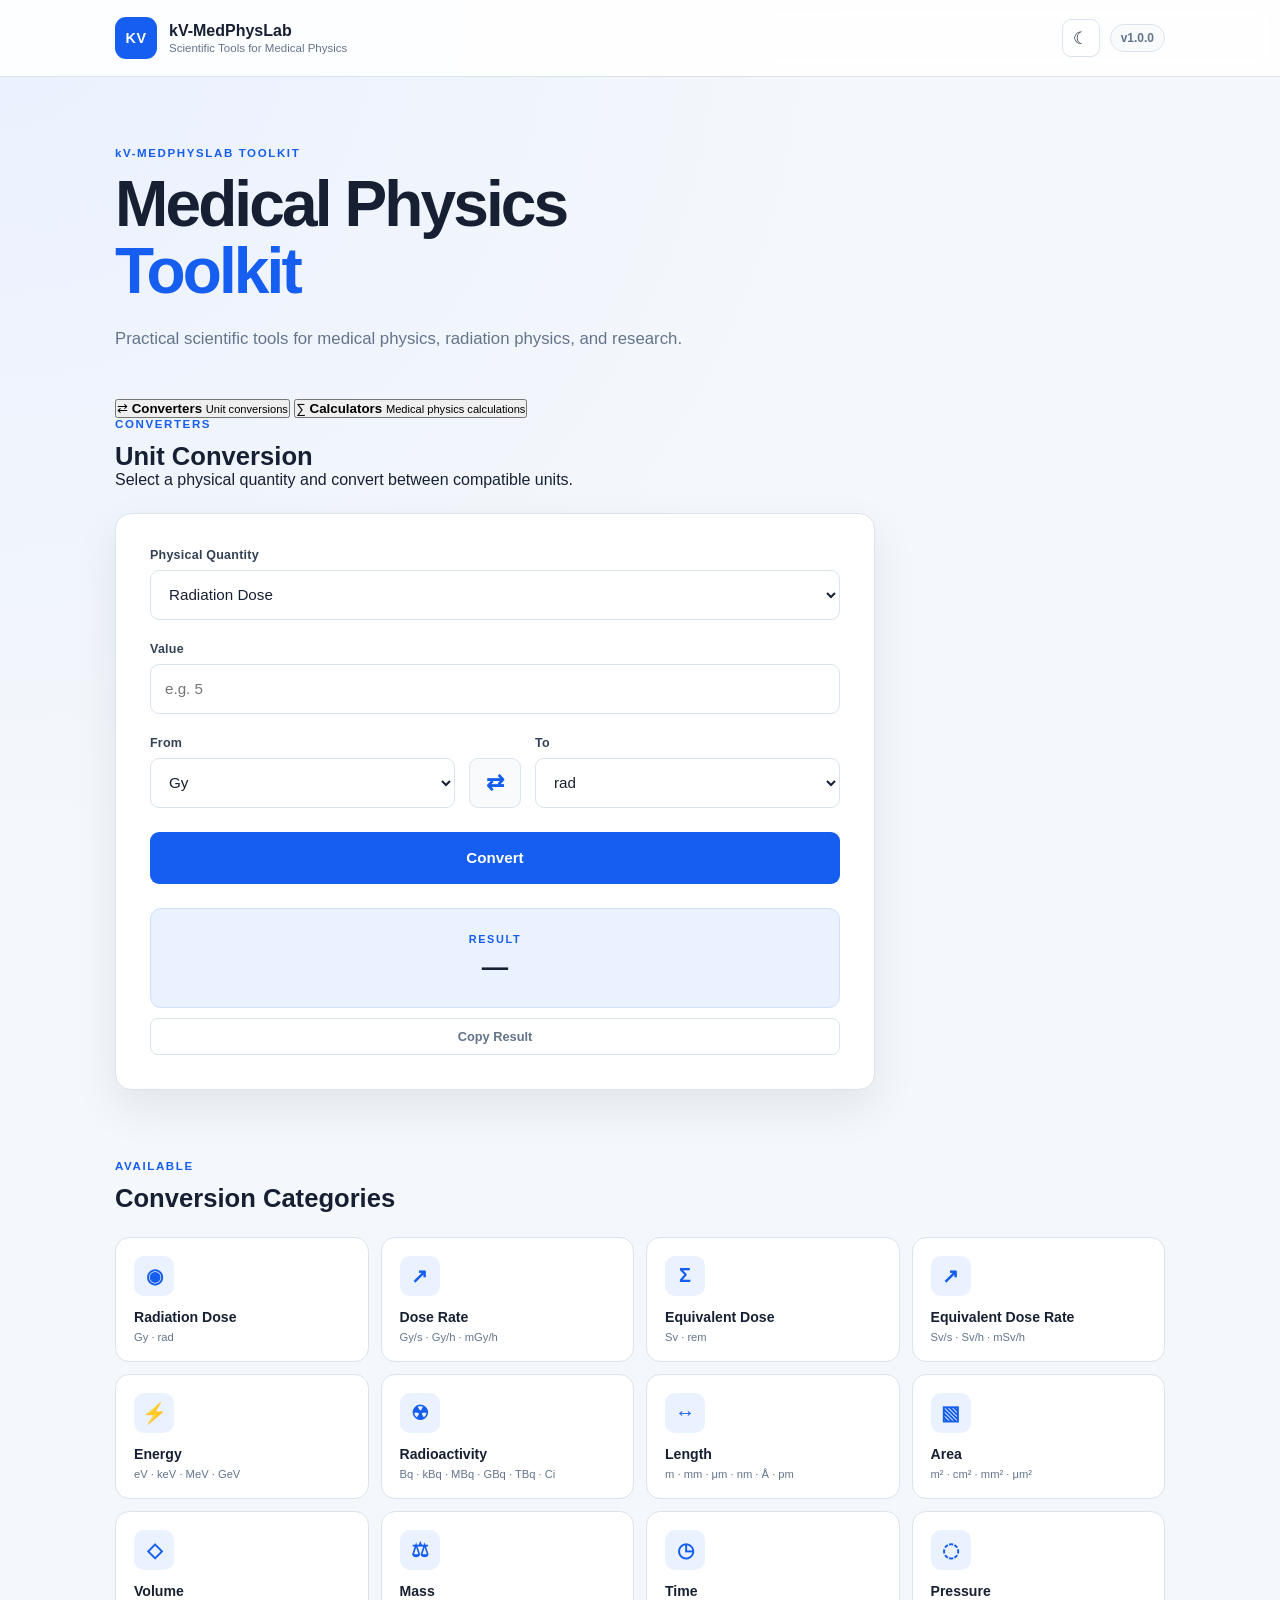
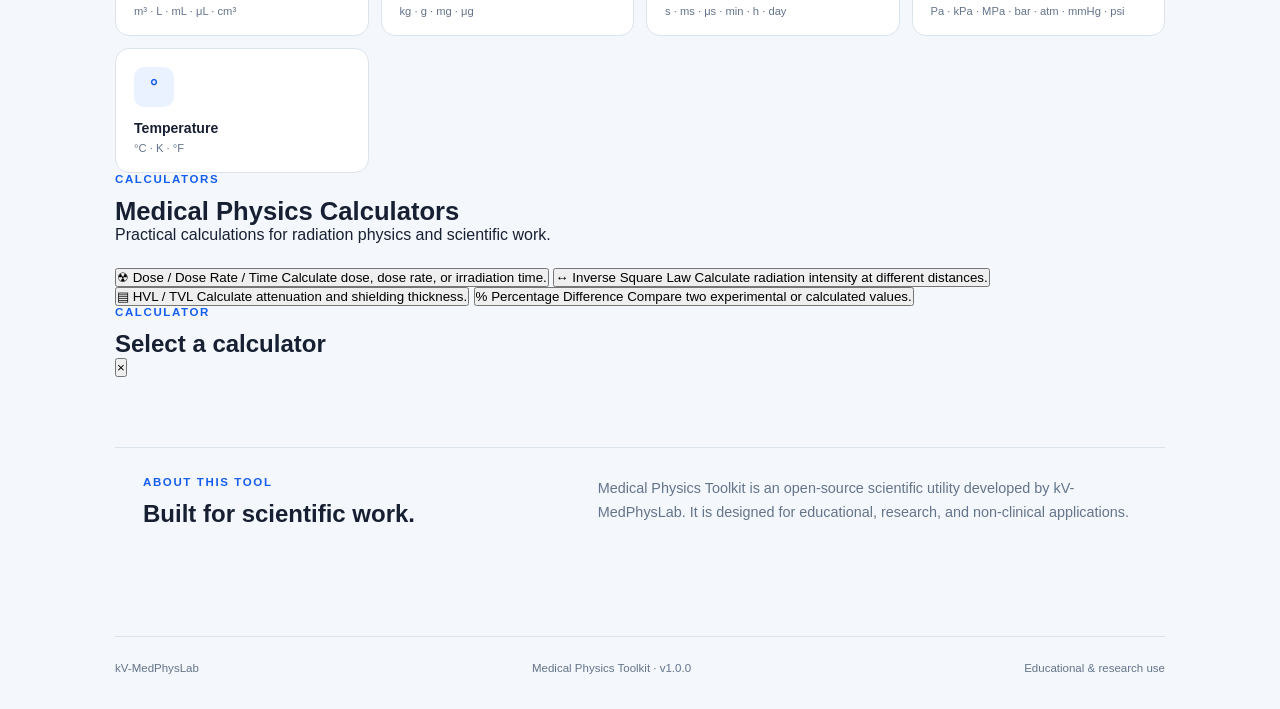
==== commit 0c1ec197: "Update index.html" ====
--- a/web/index.html
+++ b/web/index.html
@@ -12,11 +12,11 @@
 
     <meta
         name="description"
-        content="Medical Physics Unit Converter by kV-MedPhysLab"
+        content="Medical Physics Toolkit by kV-MedPhysLab"
     >
 
     <title>
-        Medical Physics Unit Converter | kV-MedPhysLab
+        Medical Physics Toolkit | kV-MedPhysLab
     </title>
 
     <link rel="stylesheet" href="style.css">
@@ -26,93 +26,140 @@
 
 <body>
 
-    <header class="site-header">
-
-        <div class="header-content">
-
-            <div class="brand">
-
-                <div class="brand-logo">
-                    KV
+<header class="site-header">
+
+    <div class="header-content">
+
+        <div class="brand">
+
+            <div class="brand-logo">
+                KV
+            </div>
+
+            <div>
+
+                <div class="brand-name">
+                    kV-MedPhysLab
                 </div>
 
-                <div>
-
-                    <div class="brand-name">
-                        kV-MedPhysLab
-                    </div>
-
-                    <div class="brand-subtitle">
-                        Scientific Tools for Medical Physics
-                    </div>
-
+                <div class="brand-subtitle">
+                    Scientific Tools for Medical Physics
                 </div>
 
             </div>
 
-           <div class="header-actions">
-
-    <button
-        id="themeToggle"
-        class="theme-toggle"
-        type="button"
-        aria-label="Toggle dark mode"
-        title="Toggle dark mode"
+        </div>
+
+
+        <div class="header-actions">
+
+            <button
+                id="themeToggle"
+                class="theme-toggle"
+                type="button"
+                aria-label="Toggle dark mode"
+                title="Toggle dark mode"
+            >
+                ☾
+            </button>
+
+            <div class="version">
+                v1.0.0
+            </div>
+
+        </div>
+
+    </div>
+
+</header>
+
+
+<main class="main-content">
+
+
+    <!-- HERO -->
+
+    <section class="hero">
+
+        <div class="eyebrow">
+            kV-MEDPHYSLAB TOOLKIT
+        </div>
+
+        <h1>
+            Medical Physics
+            <br>
+            <span>Toolkit</span>
+        </h1>
+
+        <p>
+            Practical scientific tools for medical physics,
+            radiation physics, and research.
+        </p>
+
+    </section>
+
+
+    <!-- TOOL NAVIGATION -->
+
+    <section class="tool-navigation">
+
+        <button
+            id="converterTab"
+            class="tool-tab active"
+            type="button"
+        >
+            <span class="tool-tab-icon">⇄</span>
+
+            <span>
+                <strong>Converters</strong>
+                <small>Unit conversions</small>
+            </span>
+        </button>
+
+
+        <button
+            id="calculatorTab"
+            class="tool-tab"
+            type="button"
+        >
+            <span class="tool-tab-icon">∑</span>
+
+            <span>
+                <strong>Calculators</strong>
+                <small>Medical physics calculations</small>
+            </span>
+        </button>
+
+    </section>
+
+
+    <!-- =========================
+         CONVERTERS
+         ========================= -->
+
+    <section
+        id="converterSection"
+        class="tool-section"
     >
-        ☾
-    </button>
-
-    <div class="version">
-        v0.2.0
-    </div>
-
-</div>
-
-        </div>
-
-    </header>
-
-
-    <main class="main-content">
-
-
-        <section class="hero">
+
+        <div class="section-heading">
 
             <div class="eyebrow">
-                SCIENTIFIC CALCULATOR
-            </div>
-
-            <h1>
-                Medical Physics<br>
-                <span>Unit Converter</span>
-            </h1>
+                CONVERTERS
+            </div>
+
+            <h2>
+                Unit Conversion
+            </h2>
 
             <p>
-                Fast and reliable unit conversions for medical physics,
-                radiation physics, and scientific research.
+                Select a physical quantity and convert between compatible units.
             </p>
 
-        </section>
+        </div>
 
 
         <section class="converter-card">
-
-
-            <div class="section-title">
-
-                <div>
-
-                    <h2>
-                        Convert Units
-                    </h2>
-
-                    <p>
-                        Select a physical quantity and enter your value.
-                    </p>
-
-                </div>
-
-            </div>
 
 
             <div class="field">
@@ -127,10 +174,18 @@
                         Radiation Dose
                     </option>
 
+                    <option value="radiation_dose_rate">
+                        Radiation Dose Rate
+                    </option>
+
                     <option value="equivalent_dose">
                         Equivalent Dose
                     </option>
 
+                    <option value="equivalent_dose_rate">
+                        Equivalent Dose Rate
+                    </option>
+
                     <option value="energy">
                         Energy
                     </option>
@@ -143,12 +198,28 @@
                         Length
                     </option>
 
+                    <option value="area">
+                        Area
+                    </option>
+
+                    <option value="volume">
+                        Volume
+                    </option>
+
                     <option value="mass">
                         Mass
                     </option>
 
                     <option value="time">
                         Time
+                    </option>
+
+                    <option value="pressure">
+                        Pressure
+                    </option>
+
+                    <option value="temperature">
+                        Temperature
                     </option>
 
                 </select>
@@ -217,14 +288,11 @@
                 class="convert-button"
                 type="button"
             >
-
                 Convert
-
             </button>
 
 
             <div
-                id="result"
                 class="result"
                 aria-live="polite"
             >
@@ -245,18 +313,16 @@
                 class="copy-button"
                 type="button"
             >
-
                 Copy Result
-
             </button>
 
 
         </section>
 
 
-        <section class="categories-section">
-
-            <div class="section-heading">
+        <div class="categories-section">
+
+            <div class="section-heading small-heading">
 
                 <div class="eyebrow">
                     AVAILABLE
@@ -271,126 +337,414 @@
 
             <div class="category-grid">
 
-    <button
-        class="category-card"
-        data-category="radiation_dose"
+
+                <button
+                    class="category-card"
+                    data-category="radiation_dose"
+                    type="button"
+                >
+                    <span class="category-icon">◉</span>
+                    <span class="category-name">
+                        Radiation Dose
+                    </span>
+                    <span class="category-description">
+                        Gy · rad
+                    </span>
+                </button>
+
+
+                <button
+                    class="category-card"
+                    data-category="radiation_dose_rate"
+                    type="button"
+                >
+                    <span class="category-icon">↗</span>
+                    <span class="category-name">
+                        Dose Rate
+                    </span>
+                    <span class="category-description">
+                        Gy/s · Gy/h · mGy/h
+                    </span>
+                </button>
+
+
+                <button
+                    class="category-card"
+                    data-category="equivalent_dose"
+                    type="button"
+                >
+                    <span class="category-icon">Σ</span>
+                    <span class="category-name">
+                        Equivalent Dose
+                    </span>
+                    <span class="category-description">
+                        Sv · rem
+                    </span>
+                </button>
+
+
+                <button
+                    class="category-card"
+                    data-category="equivalent_dose_rate"
+                    type="button"
+                >
+                    <span class="category-icon">↗</span>
+                    <span class="category-name">
+                        Equivalent Dose Rate
+                    </span>
+                    <span class="category-description">
+                        Sv/s · Sv/h · mSv/h
+                    </span>
+                </button>
+
+
+                <button
+                    class="category-card"
+                    data-category="energy"
+                    type="button"
+                >
+                    <span class="category-icon">⚡</span>
+                    <span class="category-name">
+                        Energy
+                    </span>
+                    <span class="category-description">
+                        eV · keV · MeV · GeV
+                    </span>
+                </button>
+
+
+                <button
+                    class="category-card"
+                    data-category="radioactivity"
+                    type="button"
+                >
+                    <span class="category-icon">☢</span>
+                    <span class="category-name">
+                        Radioactivity
+                    </span>
+                    <span class="category-description">
+                        Bq · kBq · MBq · GBq · TBq · Ci
+                    </span>
+                </button>
+
+
+                <button
+                    class="category-card"
+                    data-category="length"
+                    type="button"
+                >
+                    <span class="category-icon">↔</span>
+                    <span class="category-name">
+                        Length
+                    </span>
+                    <span class="category-description">
+                        m · mm · μm · nm · Å · pm
+                    </span>
+                </button>
+
+
+                <button
+                    class="category-card"
+                    data-category="area"
+                    type="button"
+                >
+                    <span class="category-icon">▧</span>
+                    <span class="category-name">
+                        Area
+                    </span>
+                    <span class="category-description">
+                        m² · cm² · mm² · μm²
+                    </span>
+                </button>
+
+
+                <button
+                    class="category-card"
+                    data-category="volume"
+                    type="button"
+                >
+                    <span class="category-icon">◇</span>
+                    <span class="category-name">
+                        Volume
+                    </span>
+                    <span class="category-description">
+                        m³ · L · mL · μL · cm³
+                    </span>
+                </button>
+
+
+                <button
+                    class="category-card"
+                    data-category="mass"
+                    type="button"
+                >
+                    <span class="category-icon">⚖</span>
+                    <span class="category-name">
+                        Mass
+                    </span>
+                    <span class="category-description">
+                        kg · g · mg · μg
+                    </span>
+                </button>
+
+
+                <button
+                    class="category-card"
+                    data-category="time"
+                    type="button"
+                >
+                    <span class="category-icon">◷</span>
+                    <span class="category-name">
+                        Time
+                    </span>
+                    <span class="category-description">
+                        s · ms · μs · min · h · day
+                    </span>
+                </button>
+
+
+                <button
+                    class="category-card"
+                    data-category="pressure"
+                    type="button"
+                >
+                    <span class="category-icon">◌</span>
+                    <span class="category-name">
+                        Pressure
+                    </span>
+                    <span class="category-description">
+                        Pa · kPa · MPa · bar · atm · mmHg · psi
+                    </span>
+                </button>
+
+
+                <button
+                    class="category-card"
+                    data-category="temperature"
+                    type="button"
+                >
+                    <span class="category-icon">°</span>
+                    <span class="category-name">
+                        Temperature
+                    </span>
+                    <span class="category-description">
+                        °C · K · °F
+                    </span>
+                </button>
+
+
+            </div>
+
+        </div>
+
+    </section>
+
+
+    <!-- =========================
+         CALCULATORS
+         ========================= -->
+
+    <section
+        id="calculatorSection"
+        class="tool-section hidden"
     >
-        <span class="category-icon">◉</span>
-        <span class="category-name">Radiation Dose</span>
-        <span class="category-description">Gy · rad</span>
-    </button>
-
-
-    <button
-        class="category-card"
-        data-category="equivalent_dose"
-    >
-        <span class="category-icon">Σ</span>
-        <span class="category-name">Equivalent Dose</span>
-        <span class="category-description">Sv · rem</span>
-    </button>
-
-
-    <button
-        class="category-card"
-        data-category="energy"
-    >
-        <span class="category-icon">⚡</span>
-        <span class="category-name">Energy</span>
-        <span class="category-description">eV · keV · MeV · GeV</span>
-    </button>
-
-
-    <button
-        class="category-card"
-        data-category="radioactivity"
-    >
-        <span class="category-icon">☢</span>
-        <span class="category-name">Radioactivity</span>
-        <span class="category-description">Bq · Ci</span>
-    </button>
-
-
-    <button
-        class="category-card"
-        data-category="length"
-    >
-        <span class="category-icon">↔</span>
-        <span class="category-name">Length</span>
-        <span class="category-description">m · cm · mm · μm · nm</span>
-    </button>
-
-
-    <button
-        class="category-card"
-        data-category="mass"
-    >
-        <span class="category-icon">⚖</span>
-        <span class="category-name">Mass</span>
-        <span class="category-description">kg · g · mg · μg</span>
-    </button>
-
-
-    <button
-        class="category-card"
-        data-category="time"
-    >
-        <span class="category-icon">◷</span>
-        <span class="category-name">Time</span>
-        <span class="category-description">s · min · h · day</span>
-    </button>
-
-</div>
-
-        </section>
-
-
-        <section class="about-section">
-
-            <div>
-
-                <div class="eyebrow">
-                    ABOUT THIS TOOL
+
+        <div class="section-heading">
+
+            <div class="eyebrow">
+                CALCULATORS
+            </div>
+
+            <h2>
+                Medical Physics Calculators
+            </h2>
+
+            <p>
+                Practical calculations for radiation physics and scientific work.
+            </p>
+
+        </div>
+
+
+        <div class="calculator-grid">
+
+
+            <button
+                class="calculator-card"
+                data-calculator="doseRate"
+                type="button"
+            >
+
+                <span class="calculator-icon">
+                    ☢
+                </span>
+
+                <span class="calculator-name">
+                    Dose / Dose Rate / Time
+                </span>
+
+                <span class="calculator-description">
+                    Calculate dose, dose rate, or irradiation time.
+                </span>
+
+            </button>
+
+
+            <button
+                class="calculator-card"
+                data-calculator="inverseSquare"
+                type="button"
+            >
+
+                <span class="calculator-icon">
+                    ↔
+                </span>
+
+                <span class="calculator-name">
+                    Inverse Square Law
+                </span>
+
+                <span class="calculator-description">
+                    Calculate radiation intensity at different distances.
+                </span>
+
+            </button>
+
+
+            <button
+                class="calculator-card"
+                data-calculator="hvlTvl"
+                type="button"
+            >
+
+                <span class="calculator-icon">
+                    ▤
+                </span>
+
+                <span class="calculator-name">
+                    HVL / TVL
+                </span>
+
+                <span class="calculator-description">
+                    Calculate attenuation and shielding thickness.
+                </span>
+
+            </button>
+
+
+            <button
+                class="calculator-card"
+                data-calculator="percentage"
+                type="button"
+            >
+
+                <span class="calculator-icon">
+                    %
+                </span>
+
+                <span class="calculator-name">
+                    Percentage Difference
+                </span>
+
+                <span class="calculator-description">
+                    Compare two experimental or calculated values.
+                </span>
+
+            </button>
+
+
+        </div>
+
+
+        <div
+            id="calculatorPanel"
+            class="calculator-panel hidden"
+        >
+
+            <div class="calculator-panel-header">
+
+                <div>
+
+                    <div
+                        id="calculatorEyebrow"
+                        class="eyebrow"
+                    >
+                        CALCULATOR
+                    </div>
+
+                    <h2 id="calculatorTitle">
+                        Select a calculator
+                    </h2>
+
                 </div>
 
-                <h2>
-                    Built for scientific work.
-                </h2>
-
-            </div>
-
-            <p>
-                Medical Physics Unit Converter is an open-source
-                scientific utility developed by kV-MedPhysLab.
-                It is designed for educational, research, and
-                non-clinical applications.
-            </p>
-
-        </section>
-
-
-    </main>
-
-
-    <footer class="site-footer">
+
+                <button
+                    id="closeCalculator"
+                    class="close-button"
+                    type="button"
+                    aria-label="Close calculator"
+                >
+                    ×
+                </button>
+
+            </div>
+
+
+            <div id="calculatorContent"></div>
+
+        </div>
+
+    </section>
+
+
+    <!-- ABOUT -->
+
+    <section class="about-section">
 
         <div>
-            kV-MedPhysLab
-        </div>
-
-        <div>
-            Medical Physics Unit Converter · v0.2.0
-        </div>
-
-        <div>
-            Educational &amp; research use
-        </div>
-
-    </footer>
-
-
-    <script src="app.js"></script>
+
+            <div class="eyebrow">
+                ABOUT THIS TOOL
+            </div>
+
+            <h2>
+                Built for scientific work.
+            </h2>
+
+        </div>
+
+        <p>
+            Medical Physics Toolkit is an open-source scientific utility
+            developed by kV-MedPhysLab. It is designed for educational,
+            research, and non-clinical applications.
+        </p>
+
+    </section>
+
+
+</main>
+
+
+<footer class="site-footer">
+
+    <div>
+        kV-MedPhysLab
+    </div>
+
+    <div>
+        Medical Physics Toolkit · v1.0.0
+    </div>
+
+    <div>
+        Educational &amp; research use
+    </div>
+
+</footer>
+
+
+<script src="app.js"></script>
 
 </body>
 
-</html>
+</html>
--- a/web/style.css
+++ b/web/style.css
@@ -666,3 +666,118 @@
         padding: 20px;
     }
 }
+/* =========================
+   HEADER ACTIONS
+   ========================= */
+
+.header-actions {
+    display: flex;
+    align-items: center;
+    gap: 10px;
+}
+
+
+.theme-toggle {
+    width: 38px;
+    height: 38px;
+
+    display: flex;
+    align-items: center;
+    justify-content: center;
+
+    border: 1px solid var(--border);
+    border-radius: 9px;
+
+    background: var(--surface);
+
+    color: var(--text);
+
+    font-size: 1.05rem;
+
+    cursor: pointer;
+
+    transition:
+        background 0.2s,
+        border-color 0.2s,
+        transform 0.2s;
+}
+
+
+.theme-toggle:hover {
+    background: var(--surface-soft);
+
+    transform: translateY(-1px);
+}
+
+
+/* =========================
+   DARK MODE
+   ========================= */
+
+body.dark-mode {
+
+    --bg: #0b1220;
+    --surface: #111a2b;
+    --surface-soft: #172235;
+
+    --text: #edf2f7;
+    --text-soft: #9aa9bd;
+
+    --border: #26354b;
+
+    --primary: #4f8cff;
+    --primary-dark: #3b73dc;
+    --primary-soft: #172b50;
+
+    --shadow:
+        0 18px 45px
+        rgba(0, 0, 0, 0.30);
+
+    background:
+        radial-gradient(
+            circle at top left,
+            #172b50 0,
+            transparent 35%
+        ),
+        var(--bg);
+}
+
+
+body.dark-mode .site-header {
+    background: rgba(11, 18, 32, 0.88);
+}
+
+
+body.dark-mode .brand-logo {
+    color: white;
+}
+
+
+body.dark-mode input,
+body.dark-mode select {
+    background: #0d1626;
+    color: var(--text);
+}
+
+
+body.dark-mode .swap-button {
+    background: var(--surface-soft);
+    color: var(--primary);
+}
+
+
+body.dark-mode .category-card:hover {
+    background: #152136;
+}
+
+
+body.dark-mode .copy-button {
+    background: var(--surface-soft);
+    color: var(--text-soft);
+}
+
+
+body.dark-mode .copy-button:hover {
+    background: #1c2a40;
+    color: var(--text);
+}
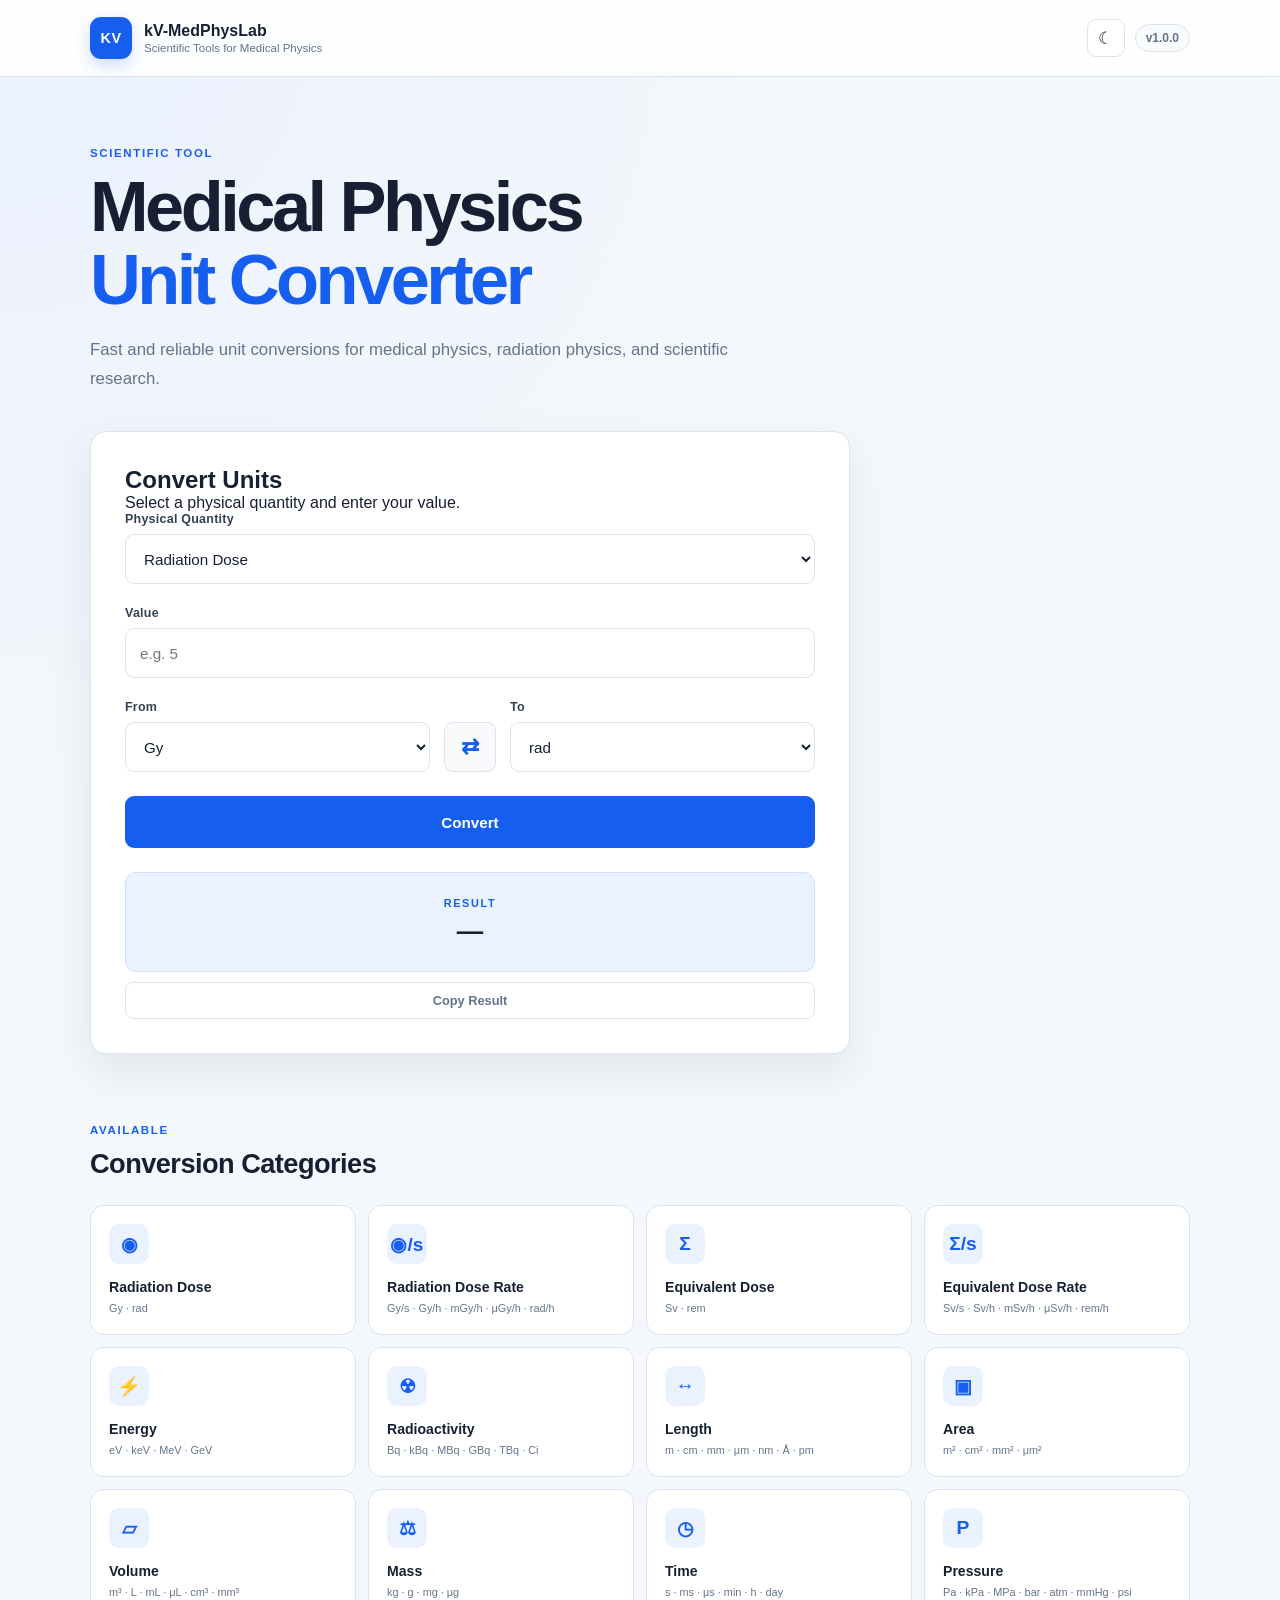
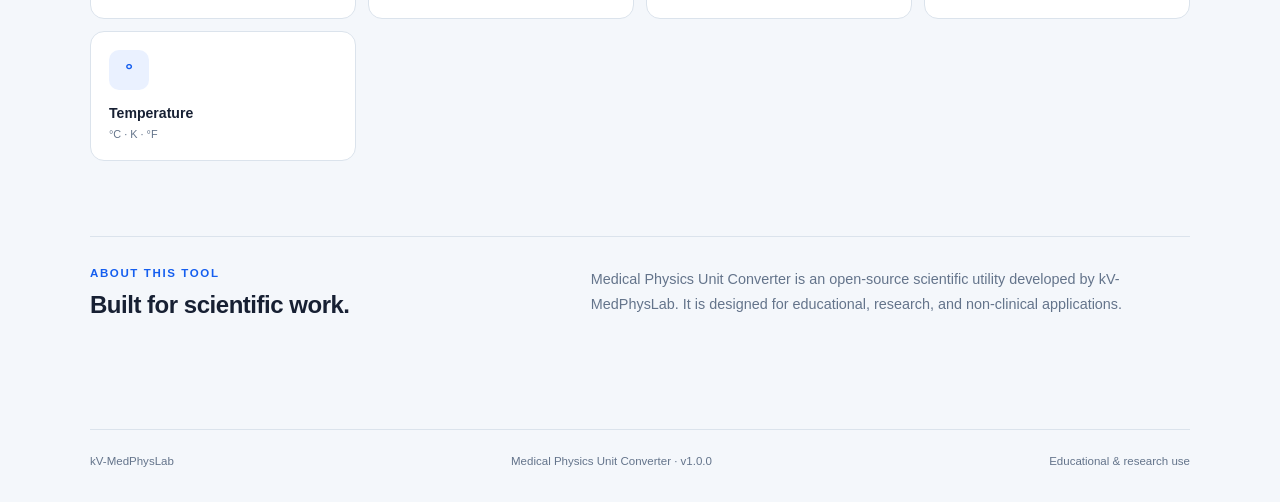
==== commit 8a450d3c: "Update index.html" ====
--- a/web/index.html
+++ b/web/index.html
@@ -12,11 +12,11 @@
 
     <meta
         name="description"
-        content="Medical Physics Toolkit by kV-MedPhysLab"
+        content="Medical Physics Unit Converter by kV-MedPhysLab"
     >
 
     <title>
-        Medical Physics Toolkit | kV-MedPhysLab
+        Medical Physics Unit Converter | kV-MedPhysLab
     </title>
 
     <link rel="stylesheet" href="style.css">
@@ -26,140 +26,94 @@
 
 <body>
 
-<header class="site-header">
-
-    <div class="header-content">
-
-        <div class="brand">
-
-            <div class="brand-logo">
-                KV
-            </div>
-
-            <div>
-
-                <div class="brand-name">
-                    kV-MedPhysLab
-                </div>
-
-                <div class="brand-subtitle">
-                    Scientific Tools for Medical Physics
+    <header class="site-header">
+
+        <div class="header-content">
+
+            <div class="brand">
+
+                <div class="brand-logo">
+                    KV
+                </div>
+
+                <div>
+
+                    <div class="brand-name">
+                        kV-MedPhysLab
+                    </div>
+
+                    <div class="brand-subtitle">
+                        Scientific Tools for Medical Physics
+                    </div>
+
+                </div>
+
+            </div>
+
+
+            <div class="header-actions">
+
+                <button
+                    id="themeToggle"
+                    class="theme-toggle"
+                    type="button"
+                    aria-label="Toggle dark mode"
+                    title="Toggle dark mode"
+                >
+                    ☾
+                </button>
+
+                <div class="version">
+                    v1.0.0
                 </div>
 
             </div>
 
         </div>
 
-
-        <div class="header-actions">
-
-            <button
-                id="themeToggle"
-                class="theme-toggle"
-                type="button"
-                aria-label="Toggle dark mode"
-                title="Toggle dark mode"
-            >
-                ☾
-            </button>
-
-            <div class="version">
-                v1.0.0
-            </div>
-
-        </div>
-
-    </div>
-
-</header>
-
-
-<main class="main-content">
-
-
-    <!-- HERO -->
-
-    <section class="hero">
-
-        <div class="eyebrow">
-            kV-MEDPHYSLAB TOOLKIT
-        </div>
-
-        <h1>
-            Medical Physics
-            <br>
-            <span>Toolkit</span>
-        </h1>
-
-        <p>
-            Practical scientific tools for medical physics,
-            radiation physics, and research.
-        </p>
-
-    </section>
-
-
-    <!-- TOOL NAVIGATION -->
-
-    <section class="tool-navigation">
-
-        <button
-            id="converterTab"
-            class="tool-tab active"
-            type="button"
-        >
-            <span class="tool-tab-icon">⇄</span>
-
-            <span>
-                <strong>Converters</strong>
-                <small>Unit conversions</small>
-            </span>
-        </button>
-
-
-        <button
-            id="calculatorTab"
-            class="tool-tab"
-            type="button"
-        >
-            <span class="tool-tab-icon">∑</span>
-
-            <span>
-                <strong>Calculators</strong>
-                <small>Medical physics calculations</small>
-            </span>
-        </button>
-
-    </section>
-
-
-    <!-- =========================
-         CONVERTERS
-         ========================= -->
-
-    <section
-        id="converterSection"
-        class="tool-section"
-    >
-
-        <div class="section-heading">
+    </header>
+
+
+    <main class="main-content">
+
+
+        <section class="hero">
 
             <div class="eyebrow">
-                CONVERTERS
-            </div>
-
-            <h2>
-                Unit Conversion
-            </h2>
+                SCIENTIFIC TOOL
+            </div>
+
+            <h1>
+                Medical Physics<br>
+                <span>Unit Converter</span>
+            </h1>
 
             <p>
-                Select a physical quantity and convert between compatible units.
+                Fast and reliable unit conversions for medical physics,
+                radiation physics, and scientific research.
             </p>
 
-        </div>
+        </section>
 
 
         <section class="converter-card">
+
+
+            <div class="section-title">
+
+                <div>
+
+                    <h2>
+                        Convert Units
+                    </h2>
+
+                    <p>
+                        Select a physical quantity and enter your value.
+                    </p>
+
+                </div>
+
+            </div>
 
 
             <div class="field">
@@ -293,6 +247,7 @@
 
 
             <div
+                id="result"
                 class="result"
                 aria-live="polite"
             >
@@ -320,9 +275,9 @@
         </section>
 
 
-        <div class="categories-section">
-
-            <div class="section-heading small-heading">
+        <section class="categories-section">
+
+            <div class="section-heading">
 
                 <div class="eyebrow">
                     AVAILABLE
@@ -341,7 +296,6 @@
                 <button
                     class="category-card"
                     data-category="radiation_dose"
-                    type="button"
                 >
                     <span class="category-icon">◉</span>
                     <span class="category-name">
@@ -356,14 +310,13 @@
                 <button
                     class="category-card"
                     data-category="radiation_dose_rate"
-                    type="button"
-                >
-                    <span class="category-icon">↗</span>
-                    <span class="category-name">
-                        Dose Rate
-                    </span>
-                    <span class="category-description">
-                        Gy/s · Gy/h · mGy/h
+                >
+                    <span class="category-icon">◉/s</span>
+                    <span class="category-name">
+                        Radiation Dose Rate
+                    </span>
+                    <span class="category-description">
+                        Gy/s · Gy/h · mGy/h · μGy/h · rad/h
                     </span>
                 </button>
 
@@ -371,7 +324,6 @@
                 <button
                     class="category-card"
                     data-category="equivalent_dose"
-                    type="button"
                 >
                     <span class="category-icon">Σ</span>
                     <span class="category-name">
@@ -386,14 +338,13 @@
                 <button
                     class="category-card"
                     data-category="equivalent_dose_rate"
-                    type="button"
-                >
-                    <span class="category-icon">↗</span>
+                >
+                    <span class="category-icon">Σ/s</span>
                     <span class="category-name">
                         Equivalent Dose Rate
                     </span>
                     <span class="category-description">
-                        Sv/s · Sv/h · mSv/h
+                        Sv/s · Sv/h · mSv/h · μSv/h · rem/h
                     </span>
                 </button>
 
@@ -401,7 +352,6 @@
                 <button
                     class="category-card"
                     data-category="energy"
-                    type="button"
                 >
                     <span class="category-icon">⚡</span>
                     <span class="category-name">
@@ -416,7 +366,6 @@
                 <button
                     class="category-card"
                     data-category="radioactivity"
-                    type="button"
                 >
                     <span class="category-icon">☢</span>
                     <span class="category-name">
@@ -431,14 +380,13 @@
                 <button
                     class="category-card"
                     data-category="length"
-                    type="button"
                 >
                     <span class="category-icon">↔</span>
                     <span class="category-name">
                         Length
                     </span>
                     <span class="category-description">
-                        m · mm · μm · nm · Å · pm
+                        m · cm · mm · μm · nm · Å · pm
                     </span>
                 </button>
 
@@ -446,9 +394,8 @@
                 <button
                     class="category-card"
                     data-category="area"
-                    type="button"
-                >
-                    <span class="category-icon">▧</span>
+                >
+                    <span class="category-icon">▣</span>
                     <span class="category-name">
                         Area
                     </span>
@@ -461,14 +408,13 @@
                 <button
                     class="category-card"
                     data-category="volume"
-                    type="button"
-                >
-                    <span class="category-icon">◇</span>
+                >
+                    <span class="category-icon">▱</span>
                     <span class="category-name">
                         Volume
                     </span>
                     <span class="category-description">
-                        m³ · L · mL · μL · cm³
+                        m³ · L · mL · μL · cm³ · mm³
                     </span>
                 </button>
 
@@ -476,7 +422,6 @@
                 <button
                     class="category-card"
                     data-category="mass"
-                    type="button"
                 >
                     <span class="category-icon">⚖</span>
                     <span class="category-name">
@@ -491,7 +436,6 @@
                 <button
                     class="category-card"
                     data-category="time"
-                    type="button"
                 >
                     <span class="category-icon">◷</span>
                     <span class="category-name">
@@ -506,9 +450,8 @@
                 <button
                     class="category-card"
                     data-category="pressure"
-                    type="button"
-                >
-                    <span class="category-icon">◌</span>
+                >
+                    <span class="category-icon">P</span>
                     <span class="category-name">
                         Pressure
                     </span>
@@ -521,7 +464,6 @@
                 <button
                     class="category-card"
                     data-category="temperature"
-                    type="button"
                 >
                     <span class="category-icon">°</span>
                     <span class="category-name">
@@ -535,215 +477,54 @@
 
             </div>
 
+        </section>
+
+
+        <section class="about-section">
+
+            <div>
+
+                <div class="eyebrow">
+                    ABOUT THIS TOOL
+                </div>
+
+                <h2>
+                    Built for scientific work.
+                </h2>
+
+            </div>
+
+            <p>
+                Medical Physics Unit Converter is an open-source
+                scientific utility developed by kV-MedPhysLab.
+                It is designed for educational, research, and
+                non-clinical applications.
+            </p>
+
+        </section>
+
+
+    </main>
+
+
+    <footer class="site-footer">
+
+        <div>
+            kV-MedPhysLab
         </div>
 
-    </section>
-
-
-    <!-- =========================
-         CALCULATORS
-         ========================= -->
-
-    <section
-        id="calculatorSection"
-        class="tool-section hidden"
-    >
-
-        <div class="section-heading">
-
-            <div class="eyebrow">
-                CALCULATORS
-            </div>
-
-            <h2>
-                Medical Physics Calculators
-            </h2>
-
-            <p>
-                Practical calculations for radiation physics and scientific work.
-            </p>
-
+        <div>
+            Medical Physics Unit Converter · v1.0.0
         </div>
 
-
-        <div class="calculator-grid">
-
-
-            <button
-                class="calculator-card"
-                data-calculator="doseRate"
-                type="button"
-            >
-
-                <span class="calculator-icon">
-                    ☢
-                </span>
-
-                <span class="calculator-name">
-                    Dose / Dose Rate / Time
-                </span>
-
-                <span class="calculator-description">
-                    Calculate dose, dose rate, or irradiation time.
-                </span>
-
-            </button>
-
-
-            <button
-                class="calculator-card"
-                data-calculator="inverseSquare"
-                type="button"
-            >
-
-                <span class="calculator-icon">
-                    ↔
-                </span>
-
-                <span class="calculator-name">
-                    Inverse Square Law
-                </span>
-
-                <span class="calculator-description">
-                    Calculate radiation intensity at different distances.
-                </span>
-
-            </button>
-
-
-            <button
-                class="calculator-card"
-                data-calculator="hvlTvl"
-                type="button"
-            >
-
-                <span class="calculator-icon">
-                    ▤
-                </span>
-
-                <span class="calculator-name">
-                    HVL / TVL
-                </span>
-
-                <span class="calculator-description">
-                    Calculate attenuation and shielding thickness.
-                </span>
-
-            </button>
-
-
-            <button
-                class="calculator-card"
-                data-calculator="percentage"
-                type="button"
-            >
-
-                <span class="calculator-icon">
-                    %
-                </span>
-
-                <span class="calculator-name">
-                    Percentage Difference
-                </span>
-
-                <span class="calculator-description">
-                    Compare two experimental or calculated values.
-                </span>
-
-            </button>
-
-
+        <div>
+            Educational &amp; research use
         </div>
 
-
-        <div
-            id="calculatorPanel"
-            class="calculator-panel hidden"
-        >
-
-            <div class="calculator-panel-header">
-
-                <div>
-
-                    <div
-                        id="calculatorEyebrow"
-                        class="eyebrow"
-                    >
-                        CALCULATOR
-                    </div>
-
-                    <h2 id="calculatorTitle">
-                        Select a calculator
-                    </h2>
-
-                </div>
-
-
-                <button
-                    id="closeCalculator"
-                    class="close-button"
-                    type="button"
-                    aria-label="Close calculator"
-                >
-                    ×
-                </button>
-
-            </div>
-
-
-            <div id="calculatorContent"></div>
-
-        </div>
-
-    </section>
-
-
-    <!-- ABOUT -->
-
-    <section class="about-section">
-
-        <div>
-
-            <div class="eyebrow">
-                ABOUT THIS TOOL
-            </div>
-
-            <h2>
-                Built for scientific work.
-            </h2>
-
-        </div>
-
-        <p>
-            Medical Physics Toolkit is an open-source scientific utility
-            developed by kV-MedPhysLab. It is designed for educational,
-            research, and non-clinical applications.
-        </p>
-
-    </section>
-
-
-</main>
-
-
-<footer class="site-footer">
-
-    <div>
-        kV-MedPhysLab
-    </div>
-
-    <div>
-        Medical Physics Toolkit · v1.0.0
-    </div>
-
-    <div>
-        Educational &amp; research use
-    </div>
-
-</footer>
-
-
-<script src="app.js"></script>
+    </footer>
+
+
+    <script src="app.js"></script>
 
 </body>
 
--- a/web/style.css
+++ b/web/style.css
@@ -2,21 +2,43 @@
     --bg: #f4f7fb;
     --surface: #ffffff;
     --surface-soft: #f8fafc;
+
     --text: #172033;
     --text-soft: #64748b;
+
     --border: #dbe3ec;
+
     --primary: #155eef;
     --primary-dark: #1047b8;
     --primary-soft: #eaf1ff;
-    --shadow: 0 18px 45px rgba(15, 23, 42, 0.08);
+
+    --success: #16803c;
+
+    --shadow:
+        0 18px 45px rgba(15, 23, 42, 0.08);
+
+    --shadow-hover:
+        0 16px 35px rgba(15, 23, 42, 0.12);
+
     --radius: 16px;
 }
+
+
+/* =========================
+   RESET
+   ========================= */
 
 * {
     box-sizing: border-box;
     margin: 0;
     padding: 0;
 }
+
+
+html {
+    scroll-behavior: smooth;
+}
+
 
 body {
     font-family:
@@ -36,7 +58,12 @@
         var(--bg);
 
     color: var(--text);
+
     min-height: 100vh;
+
+    transition:
+        background 0.25s ease,
+        color 0.25s ease;
 }
 
 
@@ -45,28 +72,42 @@
    ========================= */
 
 .site-header {
+    position: sticky;
+    top: 0;
+    z-index: 20;
+
     border-bottom: 1px solid var(--border);
-    background: rgba(255, 255, 255, 0.88);
-    backdrop-filter: blur(10px);
-}
+
+    background:
+        rgba(255, 255, 255, 0.88);
+
+    backdrop-filter: blur(12px);
+}
+
 
 .header-content {
     width: 92%;
-    max-width: 1050px;
+    max-width: 1100px;
+
+    min-height: 76px;
+
     margin: 0 auto;
-
-    min-height: 76px;
 
     display: flex;
     align-items: center;
     justify-content: space-between;
-}
+
+    gap: 20px;
+}
+
 
 .brand {
     display: flex;
     align-items: center;
+
     gap: 12px;
 }
+
 
 .brand-logo {
     width: 42px;
@@ -79,24 +120,42 @@
     border-radius: 11px;
 
     background: var(--primary);
+
     color: white;
 
     font-size: 0.9rem;
     font-weight: 800;
+
     letter-spacing: 0.04em;
-}
+
+    box-shadow:
+        0 6px 16px
+        rgba(21, 94, 239, 0.20);
+}
+
 
 .brand-name {
     font-size: 1rem;
     font-weight: 750;
 }
 
+
 .brand-subtitle {
     margin-top: 2px;
 
+    color: var(--text-soft);
+
     font-size: 0.72rem;
-    color: var(--text-soft);
-}
+}
+
+
+.header-actions {
+    display: flex;
+    align-items: center;
+
+    gap: 10px;
+}
+
 
 .version {
     padding: 6px 10px;
@@ -113,124 +172,13 @@
 }
 
 
-/* =========================
-   MAIN
-   ========================= */
-
-.main-content {
-    width: 92%;
-    max-width: 1050px;
-
-    margin: 0 auto;
-
-    padding: 70px 0 80px;
-}
-
-
-/* =========================
-   HERO
-   ========================= */
-
-.hero {
-    max-width: 720px;
-    margin-bottom: 45px;
-}
-
-.eyebrow {
-    margin-bottom: 12px;
-
-    color: var(--primary);
-
-    font-size: 0.72rem;
-    font-weight: 800;
-
-    letter-spacing: 0.14em;
-}
-
-.hero h1 {
-    font-size: clamp(2.4rem, 5vw, 4rem);
-
-    line-height: 1.05;
-    letter-spacing: -0.045em;
-
-    margin-bottom: 20px;
-}
-
-.hero h1 span {
-    color: var(--primary);
-}
-
-.hero p {
-    max-width: 650px;
-
-    color: var(--text-soft);
-
-    font-size: 1.05rem;
-    line-height: 1.7;
-}
-
-
-/* =========================
-   CONVERTER CARD
-   ========================= */
-
-.converter-card {
-    max-width: 760px;
-
-    padding: 34px;
-
-    background: var(--surface);
-
-    border: 1px solid var(--border);
-    border-radius: var(--radius);
-
-    box-shadow: var(--shadow);
-}
-
-.section-title {
-    margin-bottom: 30px;
-}
-
-.section-title h2 {
-    margin-bottom: 5px;
-
-    font-size: 1.35rem;
-}
-
-.section-title p {
-    color: var(--text-soft);
-    font-size: 0.9rem;
-}
-
-
-/* =========================
-   FORM
-   ========================= */
-
-.field {
-    margin-bottom: 22px;
-}
-
-label {
-    display: block;
-
-    margin-bottom: 8px;
-
-    color: #334155;
-
-    font-size: 0.78rem;
-    font-weight: 750;
-
-    letter-spacing: 0.02em;
-}
-
-input,
-select {
-    width: 100%;
-
-    height: 50px;
-
-    padding: 0 14px;
+.theme-toggle {
+    width: 38px;
+    height: 38px;
+
+    display: flex;
+    align-items: center;
+    justify-content: center;
 
     border: 1px solid var(--border);
     border-radius: 9px;
@@ -239,59 +187,7 @@
 
     color: var(--text);
 
-    font-family: inherit;
-    font-size: 0.95rem;
-
-    transition:
-        border-color 0.2s,
-        box-shadow 0.2s;
-}
-
-input:focus,
-select:focus {
-    outline: none;
-
-    border-color: var(--primary);
-
-    box-shadow:
-        0 0 0 3px
-        rgba(21, 94, 239, 0.12);
-}
-
-
-/* =========================
-   UNIT ROW
-   ========================= */
-
-.conversion-row {
-    display: grid;
-
-    grid-template-columns: 1fr 52px 1fr;
-
-    align-items: end;
-
-    gap: 14px;
-
-    margin-bottom: 24px;
-}
-
-.unit-field {
-    min-width: 0;
-}
-
-.swap-button {
-    width: 52px;
-    height: 50px;
-
-    border: 1px solid var(--border);
-    border-radius: 9px;
-
-    background: var(--surface-soft);
-
-    color: var(--primary);
-
-    font-size: 1.35rem;
-    font-weight: 700;
+    font-size: 1.05rem;
 
     cursor: pointer;
 
@@ -301,6 +197,374 @@
         transform 0.2s;
 }
 
+
+.theme-toggle:hover {
+    background: var(--surface-soft);
+
+    transform: translateY(-1px);
+}
+
+
+/* =========================
+   MAIN
+   ========================= */
+
+.main-content {
+    width: 92%;
+    max-width: 1100px;
+
+    margin: 0 auto;
+
+    padding: 70px 0 80px;
+}
+
+
+/* =========================
+   HERO
+   ========================= */
+
+.hero {
+    max-width: 760px;
+
+    margin-bottom: 38px;
+}
+
+
+.eyebrow {
+    margin-bottom: 12px;
+
+    color: var(--primary);
+
+    font-size: 0.72rem;
+    font-weight: 800;
+
+    letter-spacing: 0.14em;
+}
+
+
+.hero h1 {
+    margin-bottom: 20px;
+
+    font-size:
+        clamp(2.5rem, 6vw, 4.4rem);
+
+    line-height: 1.03;
+
+    letter-spacing: -0.05em;
+}
+
+
+.hero h1 span {
+    color: var(--primary);
+}
+
+
+.hero p {
+    max-width: 680px;
+
+    color: var(--text-soft);
+
+    font-size: 1.05rem;
+
+    line-height: 1.7;
+}
+
+
+/* =========================
+   TOOL NAVIGATION
+   ========================= */
+
+.tool-navigation {
+    display: grid;
+
+    grid-template-columns:
+        repeat(2, minmax(0, 1fr));
+
+    gap: 12px;
+
+    max-width: 760px;
+
+    margin-bottom: 40px;
+}
+
+
+.tool-tab {
+    min-height: 76px;
+
+    display: flex;
+    align-items: center;
+
+    gap: 14px;
+
+    padding: 15px 18px;
+
+    border: 1px solid var(--border);
+    border-radius: 13px;
+
+    background: var(--surface);
+
+    color: var(--text);
+
+    font-family: inherit;
+
+    text-align: left;
+
+    cursor: pointer;
+
+    transition:
+        border-color 0.2s ease,
+        background 0.2s ease,
+        transform 0.2s ease,
+        box-shadow 0.2s ease;
+}
+
+
+.tool-tab:hover {
+    transform: translateY(-2px);
+
+    box-shadow:
+        0 10px 25px
+        rgba(15, 23, 42, 0.07);
+}
+
+
+.tool-tab.active {
+    border-color: #a9c3f7;
+
+    background: var(--primary-soft);
+
+    box-shadow:
+        0 8px 25px
+        rgba(21, 94, 239, 0.08);
+}
+
+
+.tool-tab-icon {
+    width: 42px;
+    height: 42px;
+
+    flex-shrink: 0;
+
+    display: flex;
+    align-items: center;
+    justify-content: center;
+
+    border-radius: 10px;
+
+    background: var(--surface);
+
+    color: var(--primary);
+
+    font-size: 1.25rem;
+    font-weight: 700;
+}
+
+
+.tool-tab strong {
+    display: block;
+
+    margin-bottom: 3px;
+
+    font-size: 0.95rem;
+}
+
+
+.tool-tab small {
+    display: block;
+
+    color: var(--text-soft);
+
+    font-size: 0.72rem;
+}
+
+
+/* =========================
+   TOOL SECTION
+   ========================= */
+
+.tool-section {
+    animation:
+        sectionFade 0.25s ease;
+}
+
+
+.tool-section.hidden {
+    display: none;
+}
+
+
+@keyframes sectionFade {
+
+    from {
+        opacity: 0;
+        transform: translateY(5px);
+    }
+
+    to {
+        opacity: 1;
+        transform: translateY(0);
+    }
+
+}
+
+
+/* =========================
+   SECTION HEADING
+   ========================= */
+
+.section-heading {
+    max-width: 700px;
+
+    margin-bottom: 25px;
+}
+
+
+.section-heading h2 {
+    margin-bottom: 7px;
+
+    font-size: 1.7rem;
+
+    letter-spacing: -0.02em;
+}
+
+
+.section-heading p {
+    color: var(--text-soft);
+
+    font-size: 0.9rem;
+
+    line-height: 1.6;
+}
+
+
+.small-heading {
+    margin-bottom: 22px;
+}
+
+
+/* =========================
+   CONVERTER CARD
+   ========================= */
+
+.converter-card {
+    max-width: 760px;
+
+    padding: 34px;
+
+    background: var(--surface);
+
+    border: 1px solid var(--border);
+    border-radius: var(--radius);
+
+    box-shadow: var(--shadow);
+}
+
+
+/* =========================
+   FORM
+   ========================= */
+
+.field {
+    margin-bottom: 22px;
+}
+
+
+label {
+    display: block;
+
+    margin-bottom: 8px;
+
+    color: #334155;
+
+    font-size: 0.78rem;
+    font-weight: 750;
+
+    letter-spacing: 0.02em;
+}
+
+
+input,
+select {
+    width: 100%;
+    height: 50px;
+
+    padding: 0 14px;
+
+    border: 1px solid var(--border);
+    border-radius: 9px;
+
+    background: var(--surface);
+
+    color: var(--text);
+
+    font-family: inherit;
+    font-size: 0.95rem;
+
+    transition:
+        border-color 0.2s,
+        box-shadow 0.2s,
+        background 0.2s;
+}
+
+
+input:focus,
+select:focus {
+    outline: none;
+
+    border-color: var(--primary);
+
+    box-shadow:
+        0 0 0 3px
+        rgba(21, 94, 239, 0.12);
+}
+
+
+/* =========================
+   UNIT ROW
+   ========================= */
+
+.conversion-row {
+    display: grid;
+
+    grid-template-columns:
+        1fr 52px 1fr;
+
+    align-items: end;
+
+    gap: 14px;
+
+    margin-bottom: 24px;
+}
+
+
+.unit-field {
+    min-width: 0;
+}
+
+
+.swap-button {
+    width: 52px;
+    height: 50px;
+
+    border: 1px solid var(--border);
+    border-radius: 9px;
+
+    background: var(--surface-soft);
+
+    color: var(--primary);
+
+    font-size: 1.35rem;
+    font-weight: 700;
+
+    cursor: pointer;
+
+    transition:
+        background 0.2s,
+        border-color 0.2s,
+        transform 0.2s;
+}
+
+
 .swap-button:hover {
     background: var(--primary-soft);
 
@@ -311,7 +575,7 @@
 
 
 /* =========================
-   BUTTONS
+   PRIMARY BUTTON
    ========================= */
 
 .convert-button {
@@ -326,6 +590,7 @@
     color: white;
 
     font-family: inherit;
+
     font-size: 0.95rem;
     font-weight: 750;
 
@@ -333,12 +598,19 @@
 
     transition:
         background 0.2s,
-        transform 0.1s;
-}
+        transform 0.1s,
+        box-shadow 0.2s;
+}
+
 
 .convert-button:hover {
     background: var(--primary-dark);
-}
+
+    box-shadow:
+        0 8px 20px
+        rgba(21, 94, 239, 0.18);
+}
+
 
 .convert-button:active {
     transform: scale(0.99);
@@ -351,12 +623,14 @@
 
 .result {
     margin-top: 24px;
+
+    min-height: 100px;
+
     padding: 22px;
 
-    min-height: 100px;
-
     display: flex;
     flex-direction: column;
+
     align-items: center;
     justify-content: center;
 
@@ -370,6 +644,7 @@
     text-align: center;
 }
 
+
 .result-label {
     color: var(--primary);
 
@@ -379,6 +654,7 @@
     letter-spacing: 0.15em;
 }
 
+
 #resultValue {
     color: var(--text);
 
@@ -397,16 +673,18 @@
     width: 100%;
 
     margin-top: 10px;
+
     padding: 10px;
 
     border: 1px solid var(--border);
     border-radius: 8px;
 
-    background: white;
+    background: var(--surface);
 
     color: var(--text-soft);
 
     font-family: inherit;
+
     font-size: 0.8rem;
     font-weight: 650;
 
@@ -417,42 +695,39 @@
         color 0.2s;
 }
 
+
 .copy-button:hover {
     background: var(--surface-soft);
+
     color: var(--text);
 }
 
 
 /* =========================
-   CATEGORIES
+   CATEGORY SECTION
    ========================= */
 
 .categories-section {
     margin-top: 70px;
 }
 
-.section-heading {
-    margin-bottom: 24px;
-}
-
-.section-heading h2 {
-    font-size: 1.6rem;
-}
 
 .category-grid {
     display: grid;
 
     grid-template-columns:
-        repeat(4, 1fr);
+        repeat(4, minmax(0, 1fr));
 
     gap: 12px;
 }
 
+
 .category-card {
-    min-height: 125px;
+    min-height: 130px;
 
     display: flex;
     flex-direction: column;
+
     align-items: flex-start;
     justify-content: space-between;
 
@@ -466,6 +741,7 @@
     color: var(--text);
 
     font-family: inherit;
+
     text-align: left;
 
     cursor: pointer;
@@ -485,9 +761,7 @@
 
     background: #fbfdff;
 
-    box-shadow:
-        0 12px 28px
-        rgba(15, 23, 42, 0.09);
+    box-shadow: var(--shadow-hover);
 }
 
 
@@ -512,7 +786,7 @@
 
     color: var(--primary);
 
-    font-size: 1.25rem;
+    font-size: 1.2rem;
     font-weight: 700;
 }
 
@@ -520,10 +794,10 @@
 .category-name {
     display: block;
 
+    margin-bottom: 4px;
+
     font-size: 0.88rem;
     font-weight: 750;
-
-    margin-bottom: 4px;
 }
 
 
@@ -532,38 +806,206 @@
 
     color: var(--text-soft);
 
-    font-size: 0.7rem;
+    font-size: 0.68rem;
     font-weight: 500;
-}
+
+    line-height: 1.4;
+}
+
+
+/* =========================
+   CALCULATOR GRID
+   ========================= */
+
+.calculator-grid {
+    display: grid;
+
+    grid-template-columns:
+        repeat(2, minmax(0, 1fr));
+
+    gap: 14px;
+
+    max-width: 900px;
+}
+
+
+.calculator-card {
+    min-height: 170px;
+
+    padding: 24px;
+
+    display: flex;
+    flex-direction: column;
+
+    align-items: flex-start;
+
+    border: 1px solid var(--border);
+    border-radius: 15px;
+
+    background: var(--surface);
+
+    color: var(--text);
+
+    font-family: inherit;
+
+    text-align: left;
+
+    cursor: pointer;
+
+    transition:
+        transform 0.2s ease,
+        border-color 0.2s ease,
+        box-shadow 0.2s ease;
+}
+
+
+.calculator-card:hover {
+    transform: translateY(-4px);
+
+    border-color: #a9c3f7;
+
+    box-shadow: var(--shadow-hover);
+}
+
+
+.calculator-icon {
+    width: 46px;
+    height: 46px;
+
+    display: flex;
+    align-items: center;
+    justify-content: center;
+
+    margin-bottom: 18px;
+
+    border-radius: 11px;
+
+    background: var(--primary-soft);
+
+    color: var(--primary);
+
+    font-size: 1.3rem;
+    font-weight: 750;
+}
+
+
+.calculator-name {
+    margin-bottom: 7px;
+
+    font-size: 1rem;
+    font-weight: 750;
+}
+
+
+.calculator-description {
+    color: var(--text-soft);
+
+    font-size: 0.78rem;
+
+    line-height: 1.55;
+}
+
+
+/* =========================
+   CALCULATOR PANEL
+   ========================= */
+
+.calculator-panel {
+    max-width: 900px;
+
+    margin-top: 28px;
+
+    padding: 30px;
+
+    border: 1px solid var(--border);
+    border-radius: var(--radius);
+
+    background: var(--surface);
+
+    box-shadow: var(--shadow);
+}
+
+
+.calculator-panel.hidden {
+    display: none;
+}
+
+
+.calculator-panel-header {
+    display: flex;
+    align-items: flex-start;
+    justify-content: space-between;
+
+    gap: 20px;
+
+    margin-bottom: 25px;
+}
+
+
+.calculator-panel-header h2 {
+    font-size: 1.4rem;
+}
+
+
+.close-button {
+    width: 38px;
+    height: 38px;
+
+    flex-shrink: 0;
+
+    border: 1px solid var(--border);
+    border-radius: 9px;
+
+    background: var(--surface-soft);
+
+    color: var(--text-soft);
+
+    font-size: 1.4rem;
+
+    cursor: pointer;
+}
+
+
+.close-button:hover {
+    color: var(--text);
+
+    background: var(--primary-soft);
+}
+
 
 /* =========================
    ABOUT
    ========================= */
 
 .about-section {
-    margin-top: 70px;
-
-    padding: 28px;
+    margin-top: 75px;
+
+    padding: 30px 0;
 
     display: grid;
 
-    grid-template-columns: 1fr 1.3fr;
+    grid-template-columns:
+        1fr 1.3fr;
 
     gap: 40px;
 
     border-top: 1px solid var(--border);
 }
+
 
 .about-section h2 {
     font-size: 1.5rem;
-}
+
+    letter-spacing: -0.02em;
+}
+
 
 .about-section p {
     color: var(--text-soft);
 
+    font-size: 0.9rem;
+
     line-height: 1.7;
-
-    font-size: 0.9rem;
 }
 
 
@@ -573,7 +1015,7 @@
 
 .site-footer {
     width: 92%;
-    max-width: 1050px;
+    max-width: 1100px;
 
     margin: 0 auto;
 
@@ -594,129 +1036,13 @@
 
 
 /* =========================
-   RESPONSIVE
-   ========================= */
-
-@media (max-width: 800px) {
-
-    .category-grid {
-        grid-template-columns:
-            repeat(2, 1fr);
-    }
-
-    .about-section {
-        grid-template-columns: 1fr;
-        gap: 20px;
-    }
-}
-
-
-@media (max-width: 600px) {
-
-    .main-content {
-        padding-top: 45px;
-    }
-
-    .converter-card {
-        padding: 24px;
-    }
-
-    .hero h1 {
-        font-size: 2.5rem;
-    }
-
-    .conversion-row {
-        grid-template-columns: 1fr;
-
-        gap: 10px;
-    }
-
-    .swap-button {
-        justify-self: center;
-
-        width: 46px;
-        height: 42px;
-    }
-
-    .swap-button:hover {
-        transform: rotate(90deg);
-    }
-
-    .category-grid {
-        grid-template-columns: 1fr 1fr;
-    }
-
-    .site-footer {
-        flex-direction: column;
-    }
-}
-
-
-@media (max-width: 400px) {
-
-    .category-grid {
-        grid-template-columns: 1fr;
-    }
-
-    .hero h1 {
-        font-size: 2.15rem;
-    }
-
-    .converter-card {
-        padding: 20px;
-    }
-}
-/* =========================
-   HEADER ACTIONS
-   ========================= */
-
-.header-actions {
-    display: flex;
-    align-items: center;
-    gap: 10px;
-}
-
-
-.theme-toggle {
-    width: 38px;
-    height: 38px;
-
-    display: flex;
-    align-items: center;
-    justify-content: center;
-
-    border: 1px solid var(--border);
-    border-radius: 9px;
-
-    background: var(--surface);
-
-    color: var(--text);
-
-    font-size: 1.05rem;
-
-    cursor: pointer;
-
-    transition:
-        background 0.2s,
-        border-color 0.2s,
-        transform 0.2s;
-}
-
-
-.theme-toggle:hover {
-    background: var(--surface-soft);
-
-    transform: translateY(-1px);
-}
-
-
-/* =========================
    DARK MODE
    ========================= */
 
 body.dark-mode {
 
     --bg: #0b1220;
+
     --surface: #111a2b;
     --surface-soft: #172235;
 
@@ -727,11 +1053,16 @@
 
     --primary: #4f8cff;
     --primary-dark: #3b73dc;
+
     --primary-soft: #172b50;
 
     --shadow:
         0 18px 45px
         rgba(0, 0, 0, 0.30);
+
+    --shadow-hover:
+        0 16px 35px
+        rgba(0, 0, 0, 0.35);
 
     background:
         radial-gradient(
@@ -744,24 +1075,32 @@
 
 
 body.dark-mode .site-header {
-    background: rgba(11, 18, 32, 0.88);
+    background:
+        rgba(11, 18, 32, 0.88);
 }
 
 
 body.dark-mode .brand-logo {
     color: white;
+}
+
+
+body.dark-mode label {
+    color: #cbd5e1;
 }
 
 
 body.dark-mode input,
 body.dark-mode select {
     background: #0d1626;
+
     color: var(--text);
 }
 
 
 body.dark-mode .swap-button {
     background: var(--surface-soft);
+
     color: var(--primary);
 }
 
@@ -773,11 +1112,161 @@
 
 body.dark-mode .copy-button {
     background: var(--surface-soft);
+
     color: var(--text-soft);
 }
 
 
 body.dark-mode .copy-button:hover {
     background: #1c2a40;
-    color: var(--text);
-}
+}
+
+
+body.dark-mode .tool-tab-icon {
+    background: var(--surface-soft);
+}
+
+
+body.dark-mode .category-card,
+body.dark-mode .calculator-card,
+body.dark-mode .converter-card,
+body.dark-mode .calculator-panel {
+    box-shadow:
+        0 18px 45px
+        rgba(0, 0, 0, 0.18);
+}
+
+
+/* =========================
+   RESPONSIVE
+   ========================= */
+
+@media (max-width: 900px) {
+
+    .category-grid {
+        grid-template-columns:
+            repeat(3, minmax(0, 1fr));
+    }
+
+}
+
+
+@media (max-width: 800px) {
+
+    .category-grid {
+        grid-template-columns:
+            repeat(2, minmax(0, 1fr));
+    }
+
+
+    .calculator-grid {
+        grid-template-columns:
+            1fr;
+    }
+
+
+    .about-section {
+        grid-template-columns:
+            1fr;
+
+        gap: 20px;
+    }
+
+}
+
+
+@media (max-width: 600px) {
+
+    .main-content {
+        padding-top: 45px;
+    }
+
+
+    .hero {
+        margin-bottom: 30px;
+    }
+
+
+    .hero h1 {
+        font-size: 2.55rem;
+    }
+
+
+    .tool-navigation {
+        grid-template-columns:
+            1fr;
+    }
+
+
+    .converter-card {
+        padding: 24px;
+    }
+
+
+    .conversion-row {
+        grid-template-columns:
+            1fr;
+
+        gap: 10px;
+    }
+
+
+    .swap-button {
+        justify-self: center;
+
+        width: 46px;
+        height: 42px;
+    }
+
+
+    .swap-button:hover {
+        transform: rotate(90deg);
+    }
+
+
+    .category-grid {
+        grid-template-columns:
+            1fr 1fr;
+    }
+
+
+    .calculator-panel {
+        padding: 24px;
+    }
+
+
+    .site-footer {
+        flex-direction: column;
+    }
+
+}
+
+
+@media (max-width: 400px) {
+
+    .category-grid {
+        grid-template-columns:
+            1fr;
+    }
+
+
+    .hero h1 {
+        font-size: 2.2rem;
+    }
+
+
+    .converter-card {
+        padding: 20px;
+    }
+
+
+    .header-content {
+        min-height: 68px;
+    }
+
+
+    .brand-subtitle {
+        display: none;
+    }
+
+}
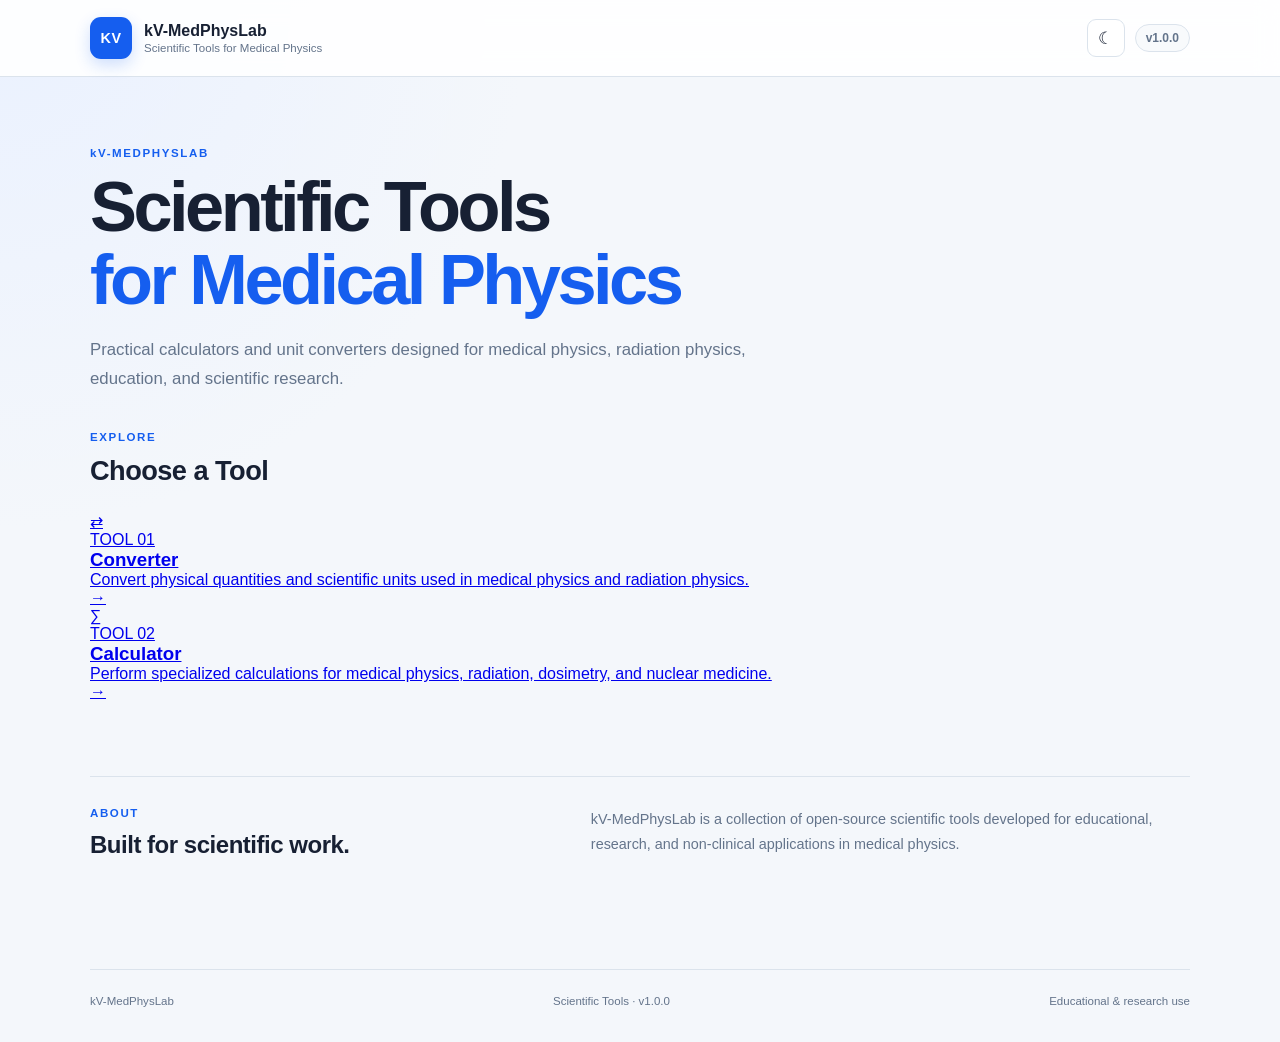
==== commit 6a03ead6: "Update index.html" ====
--- a/web/index.html
+++ b/web/index.html
@@ -12,11 +12,11 @@
 
     <meta
         name="description"
-        content="Medical Physics Unit Converter by kV-MedPhysLab"
+        content="kV-MedPhysLab Scientific Tools for Medical Physics"
     >
 
     <title>
-        Medical Physics Unit Converter | kV-MedPhysLab
+        kV-MedPhysLab | Scientific Tools
     </title>
 
     <link rel="stylesheet" href="style.css">
@@ -80,412 +80,120 @@
         <section class="hero">
 
             <div class="eyebrow">
-                SCIENTIFIC TOOL
+                kV-MEDPHYSLAB
             </div>
 
             <h1>
-                Medical Physics<br>
-                <span>Unit Converter</span>
+                Scientific Tools<br>
+                <span>for Medical Physics</span>
             </h1>
 
             <p>
-                Fast and reliable unit conversions for medical physics,
-                radiation physics, and scientific research.
+                Practical calculators and unit converters designed
+                for medical physics, radiation physics, education,
+                and scientific research.
             </p>
 
         </section>
 
 
-        <section class="converter-card">
-
-
-            <div class="section-title">
-
-                <div>
-
-                    <h2>
-                        Convert Units
-                    </h2>
-
-                    <p>
-                        Select a physical quantity and enter your value.
-                    </p>
-
-                </div>
-
-            </div>
-
-
-            <div class="field">
-
-                <label for="category">
-                    Physical Quantity
-                </label>
-
-                <select id="category">
-
-                    <option value="radiation_dose">
-                        Radiation Dose
-                    </option>
-
-                    <option value="radiation_dose_rate">
-                        Radiation Dose Rate
-                    </option>
-
-                    <option value="equivalent_dose">
-                        Equivalent Dose
-                    </option>
-
-                    <option value="equivalent_dose_rate">
-                        Equivalent Dose Rate
-                    </option>
-
-                    <option value="energy">
-                        Energy
-                    </option>
-
-                    <option value="radioactivity">
-                        Radioactivity
-                    </option>
-
-                    <option value="length">
-                        Length
-                    </option>
-
-                    <option value="area">
-                        Area
-                    </option>
-
-                    <option value="volume">
-                        Volume
-                    </option>
-
-                    <option value="mass">
-                        Mass
-                    </option>
-
-                    <option value="time">
-                        Time
-                    </option>
-
-                    <option value="pressure">
-                        Pressure
-                    </option>
-
-                    <option value="temperature">
-                        Temperature
-                    </option>
-
-                </select>
-
-            </div>
-
-
-            <div class="field">
-
-                <label for="value">
-                    Value
-                </label>
-
-                <input
-                    type="number"
-                    id="value"
-                    placeholder="e.g. 5"
-                    step="any"
-                    autocomplete="off"
+        <section class="tools-section">
+
+            <div class="section-heading">
+
+                <div class="eyebrow">
+                    EXPLORE
+                </div>
+
+                <h2>
+                    Choose a Tool
+                </h2>
+
+            </div>
+
+
+            <div class="tools-grid">
+
+
+                <a
+                    href="converter.html"
+                    class="tool-card"
                 >
 
-            </div>
-
-
-            <div class="conversion-row">
-
-
-                <div class="unit-field">
-
-                    <label for="fromUnit">
-                        From
-                    </label>
-
-                    <select id="fromUnit"></select>
-
-                </div>
-
-
-                <button
-                    id="swapButton"
-                    class="swap-button"
-                    type="button"
-                    title="Swap units"
-                    aria-label="Swap units"
+                    <div class="tool-icon">
+                        ⇄
+                    </div>
+
+                    <div class="tool-content">
+
+                        <div class="tool-label">
+                            TOOL 01
+                        </div>
+
+                        <h3>
+                            Converter
+                        </h3>
+
+                        <p>
+                            Convert physical quantities and
+                            scientific units used in medical
+                            physics and radiation physics.
+                        </p>
+
+                    </div>
+
+                    <div class="tool-arrow">
+                        →
+                    </div>
+
+                </a>
+
+
+                <a
+                    href="calculator.html"
+                    class="tool-card"
                 >
-                    ⇄
-                </button>
-
-
-                <div class="unit-field">
-
-                    <label for="toUnit">
-                        To
-                    </label>
-
-                    <select id="toUnit"></select>
-
-                </div>
-
-
-            </div>
-
-
-            <button
-                id="convertButton"
-                class="convert-button"
-                type="button"
-            >
-                Convert
-            </button>
-
-
-            <div
-                id="result"
-                class="result"
-                aria-live="polite"
-            >
-
-                <span class="result-label">
-                    RESULT
-                </span>
-
-                <span id="resultValue">
-                    —
-                </span>
-
-            </div>
-
-
-            <button
-                id="copyButton"
-                class="copy-button"
-                type="button"
-            >
-                Copy Result
-            </button>
-
+
+                    <div class="tool-icon">
+                        ∑
+                    </div>
+
+                    <div class="tool-content">
+
+                        <div class="tool-label">
+                            TOOL 02
+                        </div>
+
+                        <h3>
+                            Calculator
+                        </h3>
+
+                        <p>
+                            Perform specialized calculations
+                            for medical physics, radiation,
+                            dosimetry, and nuclear medicine.
+                        </p>
+
+                    </div>
+
+                    <div class="tool-arrow">
+                        →
+                    </div>
+
+                </a>
+
+
+            </div>
 
         </section>
 
 
-        <section class="categories-section">
-
-            <div class="section-heading">
+        <section class="about-section">
+
+            <div>
 
                 <div class="eyebrow">
-                    AVAILABLE
-                </div>
-
-                <h2>
-                    Conversion Categories
-                </h2>
-
-            </div>
-
-
-            <div class="category-grid">
-
-
-                <button
-                    class="category-card"
-                    data-category="radiation_dose"
-                >
-                    <span class="category-icon">◉</span>
-                    <span class="category-name">
-                        Radiation Dose
-                    </span>
-                    <span class="category-description">
-                        Gy · rad
-                    </span>
-                </button>
-
-
-                <button
-                    class="category-card"
-                    data-category="radiation_dose_rate"
-                >
-                    <span class="category-icon">◉/s</span>
-                    <span class="category-name">
-                        Radiation Dose Rate
-                    </span>
-                    <span class="category-description">
-                        Gy/s · Gy/h · mGy/h · μGy/h · rad/h
-                    </span>
-                </button>
-
-
-                <button
-                    class="category-card"
-                    data-category="equivalent_dose"
-                >
-                    <span class="category-icon">Σ</span>
-                    <span class="category-name">
-                        Equivalent Dose
-                    </span>
-                    <span class="category-description">
-                        Sv · rem
-                    </span>
-                </button>
-
-
-                <button
-                    class="category-card"
-                    data-category="equivalent_dose_rate"
-                >
-                    <span class="category-icon">Σ/s</span>
-                    <span class="category-name">
-                        Equivalent Dose Rate
-                    </span>
-                    <span class="category-description">
-                        Sv/s · Sv/h · mSv/h · μSv/h · rem/h
-                    </span>
-                </button>
-
-
-                <button
-                    class="category-card"
-                    data-category="energy"
-                >
-                    <span class="category-icon">⚡</span>
-                    <span class="category-name">
-                        Energy
-                    </span>
-                    <span class="category-description">
-                        eV · keV · MeV · GeV
-                    </span>
-                </button>
-
-
-                <button
-                    class="category-card"
-                    data-category="radioactivity"
-                >
-                    <span class="category-icon">☢</span>
-                    <span class="category-name">
-                        Radioactivity
-                    </span>
-                    <span class="category-description">
-                        Bq · kBq · MBq · GBq · TBq · Ci
-                    </span>
-                </button>
-
-
-                <button
-                    class="category-card"
-                    data-category="length"
-                >
-                    <span class="category-icon">↔</span>
-                    <span class="category-name">
-                        Length
-                    </span>
-                    <span class="category-description">
-                        m · cm · mm · μm · nm · Å · pm
-                    </span>
-                </button>
-
-
-                <button
-                    class="category-card"
-                    data-category="area"
-                >
-                    <span class="category-icon">▣</span>
-                    <span class="category-name">
-                        Area
-                    </span>
-                    <span class="category-description">
-                        m² · cm² · mm² · μm²
-                    </span>
-                </button>
-
-
-                <button
-                    class="category-card"
-                    data-category="volume"
-                >
-                    <span class="category-icon">▱</span>
-                    <span class="category-name">
-                        Volume
-                    </span>
-                    <span class="category-description">
-                        m³ · L · mL · μL · cm³ · mm³
-                    </span>
-                </button>
-
-
-                <button
-                    class="category-card"
-                    data-category="mass"
-                >
-                    <span class="category-icon">⚖</span>
-                    <span class="category-name">
-                        Mass
-                    </span>
-                    <span class="category-description">
-                        kg · g · mg · μg
-                    </span>
-                </button>
-
-
-                <button
-                    class="category-card"
-                    data-category="time"
-                >
-                    <span class="category-icon">◷</span>
-                    <span class="category-name">
-                        Time
-                    </span>
-                    <span class="category-description">
-                        s · ms · μs · min · h · day
-                    </span>
-                </button>
-
-
-                <button
-                    class="category-card"
-                    data-category="pressure"
-                >
-                    <span class="category-icon">P</span>
-                    <span class="category-name">
-                        Pressure
-                    </span>
-                    <span class="category-description">
-                        Pa · kPa · MPa · bar · atm · mmHg · psi
-                    </span>
-                </button>
-
-
-                <button
-                    class="category-card"
-                    data-category="temperature"
-                >
-                    <span class="category-icon">°</span>
-                    <span class="category-name">
-                        Temperature
-                    </span>
-                    <span class="category-description">
-                        °C · K · °F
-                    </span>
-                </button>
-
-
-            </div>
-
-        </section>
-
-
-        <section class="about-section">
-
-            <div>
-
-                <div class="eyebrow">
-                    ABOUT THIS TOOL
+                    ABOUT
                 </div>
 
                 <h2>
@@ -495,10 +203,10 @@
             </div>
 
             <p>
-                Medical Physics Unit Converter is an open-source
-                scientific utility developed by kV-MedPhysLab.
-                It is designed for educational, research, and
-                non-clinical applications.
+                kV-MedPhysLab is a collection of open-source
+                scientific tools developed for educational,
+                research, and non-clinical applications in
+                medical physics.
             </p>
 
         </section>
@@ -514,7 +222,7 @@
         </div>
 
         <div>
-            Medical Physics Unit Converter · v1.0.0
+            Scientific Tools · v1.0.0
         </div>
 
         <div>
@@ -524,7 +232,27 @@
     </footer>
 
 
-    <script src="app.js"></script>
+    <script>
+
+        const themeToggle =
+            document.getElementById("themeToggle");
+
+        themeToggle.addEventListener(
+            "click",
+            function () {
+
+                document.body.classList.toggle("dark-mode");
+
+                const darkMode =
+                    document.body.classList.contains("dark-mode");
+
+                themeToggle.textContent =
+                    darkMode ? "☀" : "☾";
+
+            }
+        );
+
+    </script>
 
 </body>
 
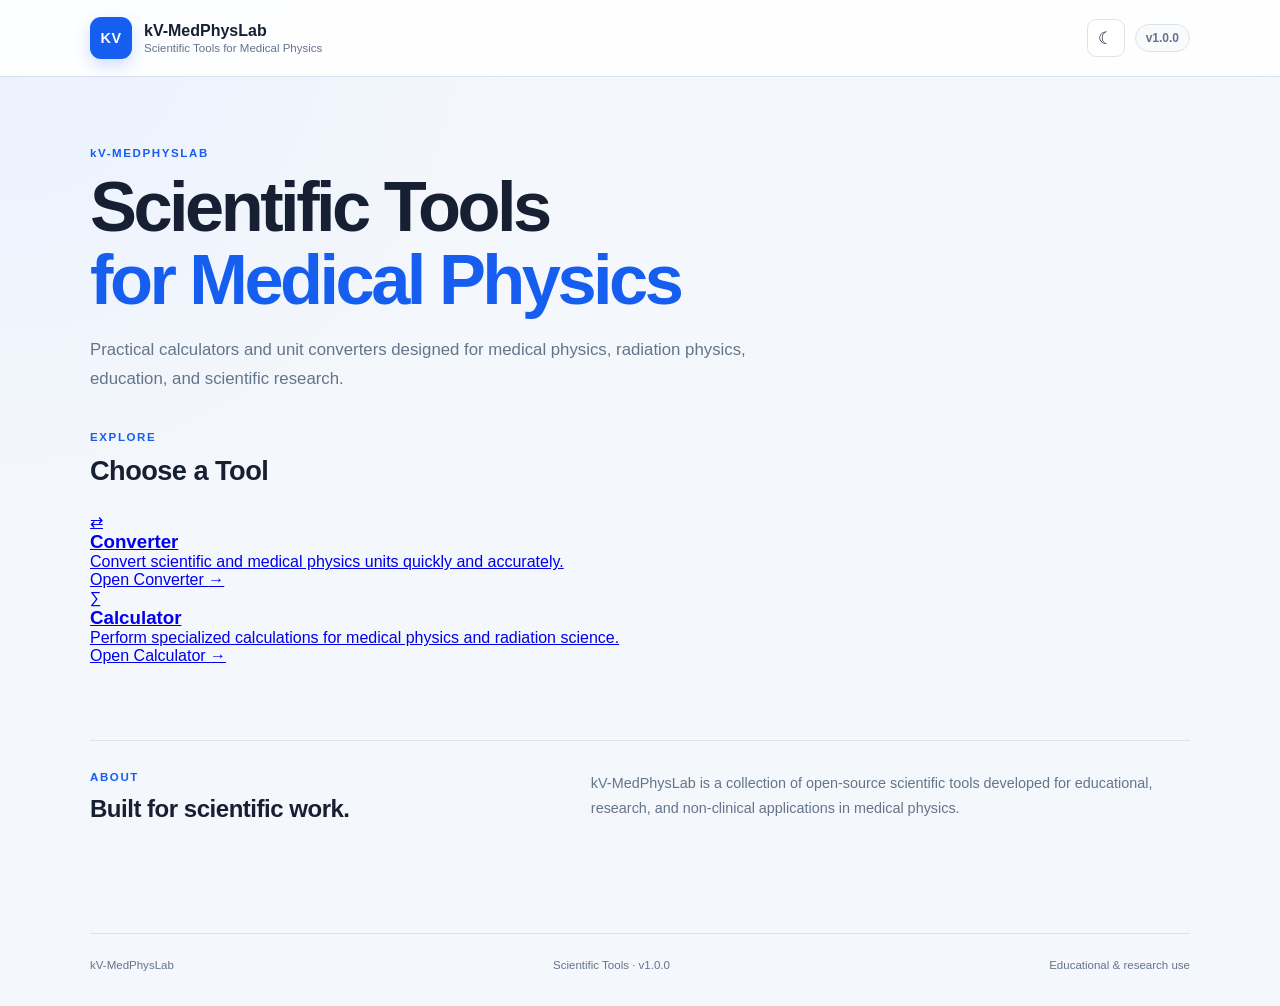
==== commit d5f21ea4: "Update index.html" ====
--- a/web/index.html
+++ b/web/index.html
@@ -12,7 +12,7 @@
 
     <meta
         name="description"
-        content="kV-MedPhysLab Scientific Tools for Medical Physics"
+        content="kV-MedPhysLab scientific tools for medical physics"
     >
 
     <title>
@@ -126,24 +126,20 @@
 
                     <div class="tool-content">
 
-                        <div class="tool-label">
-                            TOOL 01
-                        </div>
-
                         <h3>
                             Converter
                         </h3>
 
                         <p>
-                            Convert physical quantities and
-                            scientific units used in medical
-                            physics and radiation physics.
+                            Convert scientific and medical physics
+                            units quickly and accurately.
                         </p>
 
                     </div>
 
-                    <div class="tool-arrow">
-                        →
+                    <div class="tool-action">
+                        Open Converter
+                        <span>→</span>
                     </div>
 
                 </a>
@@ -160,24 +156,20 @@
 
                     <div class="tool-content">
 
-                        <div class="tool-label">
-                            TOOL 02
-                        </div>
-
                         <h3>
                             Calculator
                         </h3>
 
                         <p>
-                            Perform specialized calculations
-                            for medical physics, radiation,
-                            dosimetry, and nuclear medicine.
+                            Perform specialized calculations for
+                            medical physics and radiation science.
                         </p>
 
                     </div>
 
-                    <div class="tool-arrow">
-                        →
+                    <div class="tool-action">
+                        Open Calculator
+                        <span>→</span>
                     </div>
 
                 </a>
